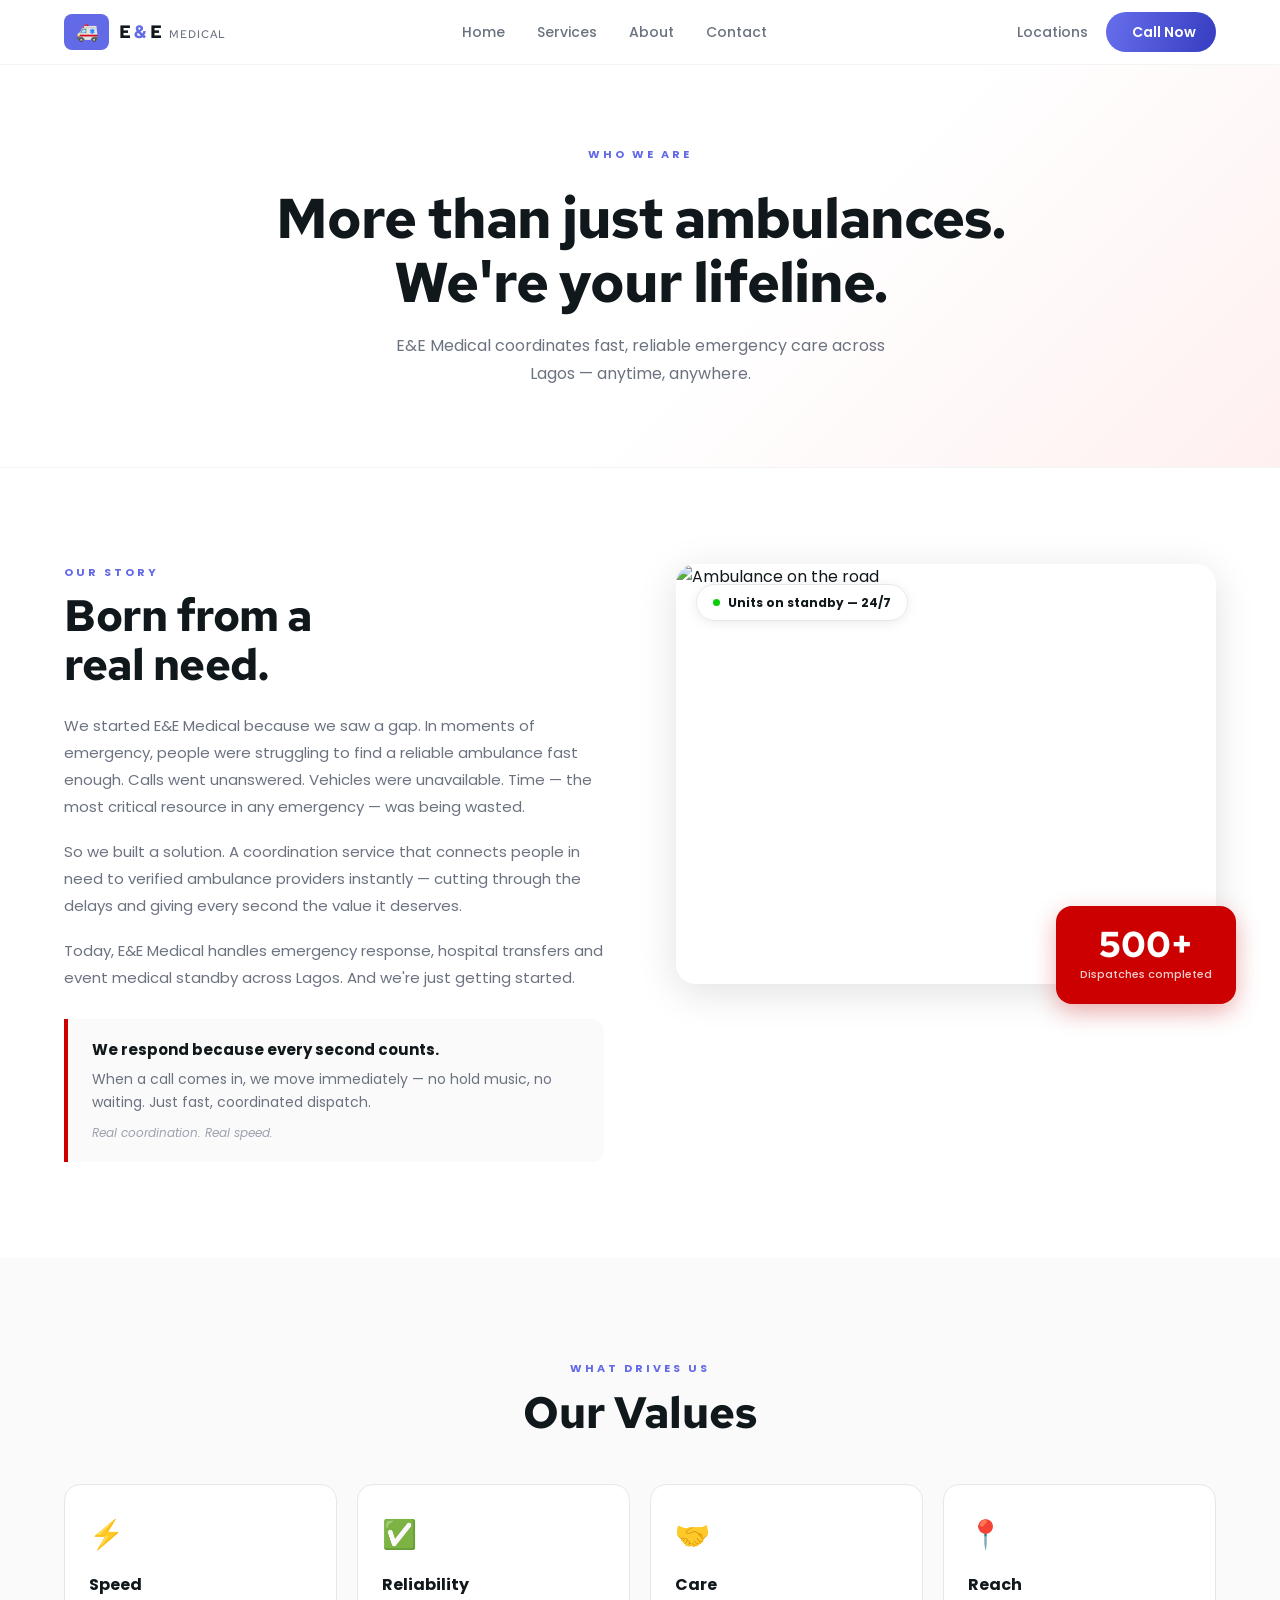
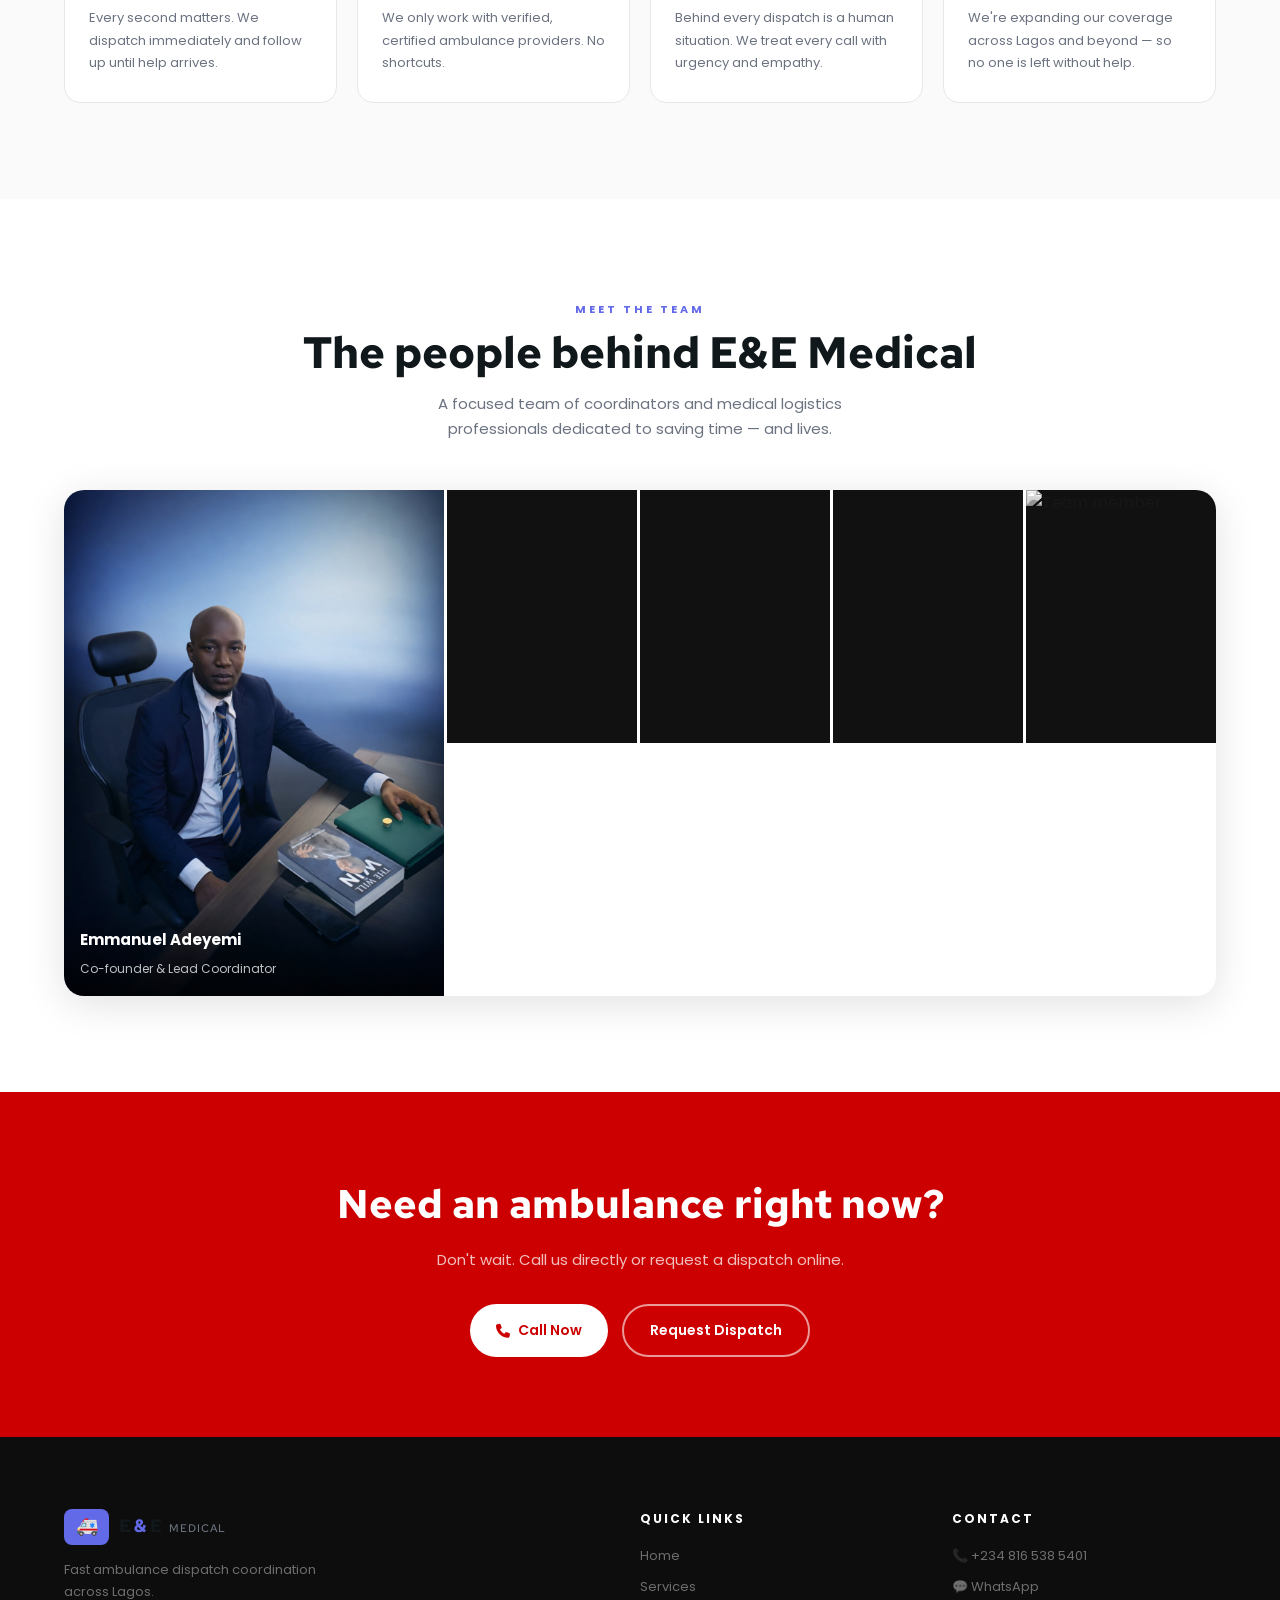
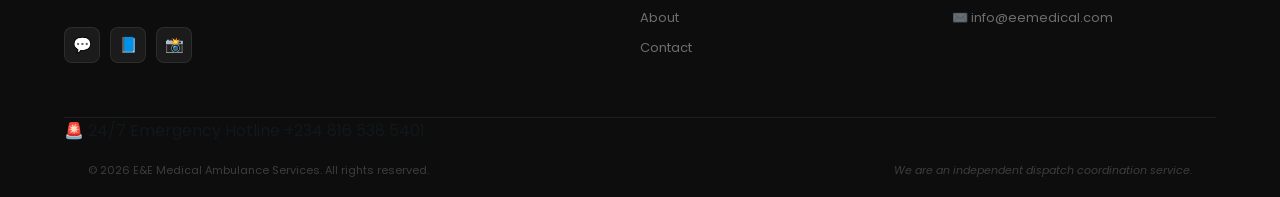
==== about.html @ 7cee9953 "added image to style" ====
<!DOCTYPE html>
<html lang="en">
<head>
  <meta charset="UTF-8" />
  <meta name="viewport" content="width=device-width, initial-scale=1.0" />
  <title>About — E&E Medical Ambulance Services</title>

  <link rel="preconnect" href="https://fonts.googleapis.com" />
  <link rel="preconnect" href="https://fonts.gstatic.com" crossorigin />
  <link href="https://fonts.googleapis.com/css2?family=Poppins:wght@300;400;500;600;700&family=Red+Hat+Text:wght@400;500;600;700&display=swap" rel="stylesheet" />
  <link rel="stylesheet" href="https://cdnjs.cloudflare.com/ajax/libs/font-awesome/6.5.0/css/all.min.css" />
  <link href="https://cdn.boxicons.com/3.0.6/fonts/basic/boxicons.min.css" rel="stylesheet" />

  <link rel="stylesheet" href="styles/styles.css" />
  <link rel="stylesheet" href="styles/about.css" />
</head>
<body>

  <!-- ── NAVBAR (same as index.html) ── -->
  <header class="navbar" id="navbar">
    <div class="nav-inner">
      <a href="index.html" class="logo">
        <span class="logo-icon">🚑</span>
        <span class="logo-text">E<span class="logo-amp">&amp;</span>E <span class="logo-sub">Medical</span></span>
      </a>
      <nav class="nav-left">
        <a class="nav-item" href="index.html">Home</a>
        <a class="nav-item" href="index.html#services">Services</a>
        <a class="nav-item active" href="about.html">About</a>
        <a class="nav-item" href="index.html#contact">Contact</a>
      </nav>
      <nav class="nav-right">
        <a class="nav-item" href="index.html#coverage">Locations</a>
        <a class="nav-item emergency-btn" href="tel:+2348165385401">
          <i class="bx bx-phone-incoming"></i> Call Now
        </a>
      </nav>
      <button class="hamburger" id="hamburger" aria-label="Toggle menu">
        <i class="fa-solid fa-bars" id="hamburger-icon"></i>
      </button>
    </div>
    <nav class="mobile-nav" id="mobile-nav">
      <a class="mobile-nav-item" href="index.html">Home</a>
      <a class="mobile-nav-item" href="index.html#services">Services</a>
      <a class="mobile-nav-item active" href="about.html">About</a>
      <a class="mobile-nav-item" href="index.html#contact">Contact</a>
      <a class="mobile-nav-item" href="index.html#coverage">Locations</a>
      <a class="mobile-nav-item emergency-btn mobile-cta" href="tel:+2348165385401">
        <i class="fa-solid fa-phone"></i> Call Now
      </a>
    </nav>
  </header>


  <!-- ── PAGE HERO ── -->
  <section class="about-hero">
    <div class="section-container">
      <span class="section-tag">Who We Are</span>
      <h1 class="about-hero-title">More than just ambulances.<br />We're your lifeline.</h1>
      <p class="about-hero-sub">E&amp;E Medical coordinates fast, reliable emergency care across Lagos — anytime, anywhere.</p>
    </div>
  </section>


  <!-- ── OUR STORY ── -->
  <section class="story-section" id="story">
    <div class="section-container story-grid">

      <div class="story-text">
        <span class="section-tag">Our Story</span>
        <h2 class="story-title">Born from a<br />real need.</h2>
        <p>We started E&amp;E Medical because we saw a gap. In moments of emergency, people were struggling to find a reliable ambulance fast enough. Calls went unanswered. Vehicles were unavailable. Time — the most critical resource in any emergency — was being wasted.</p>
        <p>So we built a solution. A coordination service that connects people in need to verified ambulance providers instantly — cutting through the delays and giving every second the value it deserves.</p>
        <p>Today, E&amp;E Medical handles emergency response, hospital transfers and event medical standby across Lagos. And we're just getting started.</p>

        <!-- Blockquote highlight -->
        <blockquote class="story-quote">
          <strong>We respond because every second counts.</strong>
          When a call comes in, we move immediately — no hold music, no waiting. Just fast, coordinated dispatch.
          <cite>Real coordination. Real speed.</cite>
        </blockquote>
      </div>

      <div class="story-visual">
        <div class="story-img-stack">
          <div class="story-img-main">
            <img src="https://images.unsplash.com/photo-1587745416684-47953f16f02f?w=600&q=80" alt="Ambulance on the road" />
          </div>
          <div class="story-img-badge">
            <span class="badge-dot"></span>
            Units on standby — 24/7
          </div>
          <div class="story-stat-card">
            <span class="story-stat-num">500+</span>
            <span class="story-stat-label">Dispatches completed</span>
          </div>
        </div>
      </div>

    </div>
  </section>


  <!-- ── VALUES ── -->
  <section class="values-section">
    <div class="section-container">
      <div class="section-header">
        <span class="section-tag">What Drives Us</span>
        <h2 class="section-title">Our Values</h2>
      </div>
      <div class="values-grid">
        <div class="value-card">
          <div class="value-icon">⚡</div>
          <h3>Speed</h3>
          <p>Every second matters. We dispatch immediately and follow up until help arrives.</p>
        </div>
        <div class="value-card">
          <div class="value-icon">✅</div>
          <h3>Reliability</h3>
          <p>We only work with verified, certified ambulance providers. No shortcuts.</p>
        </div>
        <div class="value-card">
          <div class="value-icon">🤝</div>
          <h3>Care</h3>
          <p>Behind every dispatch is a human situation. We treat every call with urgency and empathy.</p>
        </div>
        <div class="value-card">
          <div class="value-icon">📍</div>
          <h3>Reach</h3>
          <p>We're expanding our coverage across Lagos and beyond — so no one is left without help.</p>
        </div>
      </div>
    </div>
  </section>


  <!-- ── MEET THE TEAM ── -->
  <section class="team-section" id="team">
    <div class="section-container">
      <div class="section-header">
        <span class="section-tag">Meet the Team</span>
        <h2 class="section-title">The people behind E&amp;E Medical</h2>
        <p class="section-desc">A focused team of coordinators and medical logistics professionals dedicated to saving time — and lives.</p>
      </div>

      <!-- Team photo strip (like your reference image) -->
      <div class="team-strip">
        <div class="team-member team-member--featured">
          <img src="images/E7968433-688F-4F7B-9DDC-AB9939E82657.jpg" alt="Team member" />
          <div class="team-member-info">
            <h4>Emmanuel Adeyemi</h4>
            <span>Co-founder &amp; Lead Coordinator</span>
          </div>
        </div>
        <div class="team-member">
          <img src="https://i.pravatar.cc/400?img=15" alt="Team member" />
          <div class="team-member-info">
            <h4>Esther Nwosu</h4>
            <span>Operations Manager</span>
          </div>
        </div>
        <div class="team-member">
          <img src="https://i.pravatar.cc/400?img=20" alt="Team member" />
          <div class="team-member-info">
            <h4>Tunde Balogun</h4>
            <span>Dispatch Coordinator</span>
          </div>
        </div>
        <div class="team-member">
          <img src="https://i.pravatar.cc/400?img=33" alt="Team member" />
          <div class="team-member-info">
            <h4>Chioma Obi</h4>
            <span>Medical Liaison</span>
          </div>
        </div>
        <div class="team-member">
          <img src="https://i.pravatar.cc/400?img=60" alt="Team member" />
          <div class="team-member-info">
            <h4>Femi Adebayo</h4>
            <span>Fleet Coordinator</span>
          </div>
        </div>
      </div>

    </div>
  </section>


  <!-- ── CTA STRIP ── -->
  <section class="about-cta">
    <div class="section-container">
      <h2>Need an ambulance right now?</h2>
      <p>Don't wait. Call us directly or request a dispatch online.</p>
      <div class="about-cta-btns">
        <a href="tel:+2348165385401" class="btn-primary">
          <i class="fa-solid fa-phone"></i> Call Now
        </a>
        <a href="index.html#contact" class="btn-outline">Request Dispatch</a>
      </div>
    </div>
  </section>


  <!-- ── FOOTER (same as index) ── -->
  <footer class="footer">
    <div class="section-container">
      <div class="footer-top">
        <div class="footer-brand">
          <a href="index.html" class="logo footer-logo">
            <span class="logo-icon">🚑</span>
            <span class="logo-text">E<span class="logo-amp">&amp;</span>E <span class="logo-sub">Medical</span></span>
          </a>
          <p>Fast ambulance dispatch coordination across Lagos.</p>
          <div class="footer-socials">
            <a href="#" class="social-btn">💬</a>
            <a href="#" class="social-btn">📘</a>
            <a href="#" class="social-btn">📸</a>
          </div>
        </div>
        <div class="footer-col">
          <h4>Quick Links</h4>
          <a href="index.html">Home</a>
          <a href="index.html#services">Services</a>
          <a href="about.html">About</a>
          <a href="index.html#contact">Contact</a>
        </div>
        <div class="footer-col">
          <h4>Contact</h4>
          <a href="tel:+2348165385401">📞 +234 816 538 5401</a>
          <a href="https://wa.me/2348165385401" target="_blank">💬 WhatsApp</a>
          <a href="mailto:info@eemedical.com">✉️ info@eemedical.com</a>
        </div>
      </div>
      <div class="footer-emergency">
        <span>🚨 24/7 Emergency Hotline</span>
        <a href="tel:+2348165385401">+234 816 538 5401</a>
      </div>
      <div class="footer-bottom">
        <p>© 2026 E&amp;E Medical Ambulance Services. All rights reserved.</p>
        <p>We are an independent dispatch coordination service.</p>
      </div>
    </div>
  </footer>

  <a href="tel:+2348165385401" class="floating-call" id="floatingCall">
    <span class="floating-pulse"></span>
    <i class="fa-solid fa-phone"></i>
  </a>

  <script src="script.js"></script>
</body>
</html>
---- styles/styles.css ----
/* ============================================================
   E&E MEDICAL AMBULANCE SERVICES — styles.css
   Design: Red accent | Poppins + Red Hat Text | Mobile-first
============================================================ */

/* ── CSS VARIABLES ─────────────────────────────────────────── */
:root {
  --red: #636ae8;
  --red-dark: #636ae8;
  --purple-light: #636ae834;
  --red-mid: #c3c5ef ;
  --purple: #636ae8;
  --purple-dark: #4f46e5;
  --dark: #11181c;
  --charcoal: #1a1a2e;
  --gray: #6b7280; 
  --gray-light: #9ca3af;
  --border: #e5e7eb;
  --bg: #f8f5f5af;
  --white: #ffffff;
  --green: #0da435;
  --whatsapp: #25d366;

  --font-main: "Red Hat Text", sans-serif;
  --font-body: "Poppins", sans-serif;

  --nav-h: 64px;
  --max-w: 1200px;
  --radius: 12px;
  --radius-lg: 20px;
  --radius-full: 9999px;

  --shadow-sm: 0 2px 8px rgba(0, 0, 0, 0.06);
  --shadow-md: 0 4px 20px rgba(0, 0, 0, 0.1);
  --shadow-lg: 0 8px 40px rgba(0, 0, 0, 0.14);
  --shadow-red: 0 4px 20px rgba(99, 106, 232, 0.4);

  --ease: 0.25s ease;
}

/* ── RESET ──────────────────────────────────────────────────── */
*,
*::before,
*::after {
  margin: 0;
  padding: 0;
  box-sizing: border-box;
  text-decoration: none;
  border: none;
  outline: none;
}
html {
  scroll-behavior: smooth;
  font-size: 16px;
  -webkit-text-size-adjust: 100%;
}
body {
  font-family: var(--font-body);
  color: var(--dark);
  background: var(--white);
  line-height: 1.6;
  overflow-x: hidden;
}
img {
  display: block;
  max-width: 100%;
  height: auto;
}
a {
  color: inherit;
}
ul {
  list-style: none;
}
button {
  font-family: inherit;
  cursor: pointer;
}
input,
select,
textarea {
  font-family: inherit;
}

/* ── UTILITY ────────────────────────────────────────────────── */
.section-container {
  width: 100%;
  max-width: var(--max-w);
  margin-inline: auto;
  padding-inline: 24px;
}
.hidden {
  display: none !important;
}

/* ── SECTION COMMON ─────────────────────────────────────────── */
.section-header {
  text-align: center;
  margin-bottom: 48px;
}
.section-tag {
  display: inline-block;
  font-size: 11px;
  font-weight: 700;
  letter-spacing: 3px;
  text-transform: uppercase;
  color: var(--red);
  margin-bottom: 10px;
}
.section-tag--light {
  color: rgba(228, 250, 133, 0.84);
}
.section-title {
  font-family: var(--font-main);
  font-size: clamp(28px, 5vw, 44px);
  font-weight: 700;
  color: var(--dark);
  line-height: 1.1;
  margin-bottom: 14px;
}
.section-title--light {
  color: var(--white);
}
.section-desc {
  font-size: 15px;
  color: var(--gray);
  max-width: 500px;
  margin-inline: auto;
  line-height: 1.7;
}
.section-desc--light {
  color: rgba(255, 255, 255, 0.65);
}

/* ── BUTTONS ────────────────────────────────────────────────── */
.btn-primary {
  display: inline-flex;
  align-items: center;
  gap: 8px;
  background: linear-gradient(105deg, #636ae8 10%, #3a41c4 90%);
  color: var(--white);
  font-weight: 600;
  font-size: 14px;
  padding: 13px 26px;
  border-radius: var(--radius-full);
  transition:
    background var(--ease),
    transform var(--ease),
    box-shadow var(--ease);
  white-space: nowrap;
}
.btn-primary:hover {
  background: var(--red-dark);
  box-shadow: var(--shadow-red);
  transform: translateY(-2px);
}

.btn-outline {
  display: inline-flex;
  align-items: center;
  gap: 8px;
  background: transparent;
  color: var(--red);
  font-weight: 600;
  font-size: 14px;
  padding: 13px 26px;
  border-radius: var(--radius-full);
  border: 2px solid var(--red);
  transition:
    background var(--ease),
    color var(--ease),
    transform var(--ease);
}
.btn-outline:hover {
  background: var(--red);
  color: var(--white);
  transform: translateY(-2px);
}

/* ── SPINNER ────────────────────────────────────────────────── */
.spinner {
  width: 18px;
  height: 18px;
  border: 3px solid rgba(255, 255, 255, 0.3);
  border-top-color: white;
  border-radius: 50%;
  animation: spin 0.7s linear infinite;
}
@keyframes spin {
  to {
    transform: rotate(360deg);
  }
}

/* ── SCROLL REVEAL ──────────────────────────────────────────── */
.reveal {
  opacity: 0;
  transform: translateY(28px);
  transition:
    opacity 0.6s ease,
    transform 0.6s ease;
}
.reveal.visible {
  opacity: 1;
  transform: translateY(0);
}
.reveal-d1 {
  transition-delay: 0.1s;
}
.reveal-d2 {
  transition-delay: 0.2s;
}

/* ============================================================
   NAVBAR
============================================================ */
.navbar {
  position: fixed;
  top: 0;
  left: 0;
  right: 0;
  z-index: 1000;
  background: #fffffff9;
  border-bottom: 1px solid transparent;
  transition:
    border-color var(--ease),
    box-shadow var(--ease);
   border-bottom: 1px solid #F3F4F6;
   
}
.navbar.scrolled {
  border-color: var(--border);
  box-shadow: var(--shadow-md);
}

.nav-inner {
  max-width: var(--max-w);
  margin-inline: auto;
  padding-inline: 24px;
  height: var(--nav-h);
  display: flex;
  align-items: center;
  justify-content: space-between;
  gap: 20px;
}

/* Logo */
.logo {
  display: flex;
  align-items: center;
  gap: 10px;
  font-family: var(--font-main);
  font-weight: 700;
  font-size: 18px;
  color: var(--dark);
  flex-shrink: 0;
}
.logo-icon {
  width: 45px;
  height: 36px;
  background: var(--red);
  border-radius: 8px;
  display: flex;
  align-items: center;
  justify-content: center;
  font-size: 18px;
  color: #151515;
}
.logo-text {
  display: flex;
  align-items: baseline;
  gap: 3px;
}
.logo-amp {
  color: var(--red);
}
.logo-sub {
  font-size: 11px;
  font-weight: 500;
  color: var(--gray);
  letter-spacing: 1px;
  text-transform: uppercase;
  margin-left: 4px;
}

/* Desktop nav */
.nav-left,
.nav-right {
  display: flex;
  align-items: center;
  gap: 4px;
}
.nav-item {
  font-size: 14px;
  font-weight: 500;
  color: var(--gray);
  padding: 8px 14px;
  border-radius: var(--radius-full);
  transition:
    color var(--ease),
    background var(--ease);
  white-space: nowrap;
}
.nav-item:hover {
  color: var(--red);
  background: var(--red-light);
}
.nav-item.active {
  color: var(--red);
  font-weight: 600;
}

.emergency-btn {
  background:linear-gradient(105deg, #636ae8 10%, #3a41c4 90%) !important;
  color: var(--white) !important;
  font-weight: 600 !important;
  padding: 9px 20px !important;
  border-radius: var(--radius-full) !important;
  display: flex;
  align-items: center;
  gap: 6px;
  transition:
    background var(--ease),
    transform var(--ease),
    box-shadow var(--ease) !important;
}
.emergency-btn:hover {
  background: var(--red-dark) !important;
  box-shadow: var(--shadow-red) !important;
  transform: translateY(-1px) !important;
}

/* Hamburger */
.hamburger {
  display: none;
  background: none;
  border: none;
  font-size: 20px;
  color: var(--dark);
  padding: 8px;
  border-radius: 8px;
  transition: background var(--ease);
}
.hamburger:hover {
  background: var(--bg);
}

/* Mobile nav */
.mobile-nav {
  display: none;
  flex-direction: column;
  background: var(--white);
  border-top: 1px solid var(--border);
  box-shadow: 0 8px 24px rgba(0, 0, 0, 0.08);
  padding: 12px 0 20px;
  gap: 2px;
  animation: slideDown 0.2s ease;
}
@keyframes slideDown {
  from {
    opacity: 0;
    transform: translateY(-8px);
  }
  to {
    opacity: 1;
    transform: translateY(0);
  }
}
.mobile-nav.open {
  display: flex;
}

.mobile-nav-item {
  font-size: 14px;
  font-weight: 500;
  color: var(--gray);
  padding: 12px 24px;
  border-bottom: 1px solid #f9fafb;
  transition:
    color var(--ease),
    background var(--ease);
  display: block;
}
.mobile-nav-item:hover {
  color: var(--red);
  background: var(--red-light);
}
.mobile-nav-item:last-child {
  border-bottom: none;
}
.mobile-cta {
  margin: 12px 24px 0 !important;
  border-radius: var(--radius-full) !important;
  text-align: center;
  justify-content: center;
}

/* ============================================================
   HERO SECTION
============================================================ */
.hero {
  padding-top: calc(var(--nav-h) + 40px);
  padding-bottom: 48px;
  display: flex;
  align-items: center;
  justify-content: space-between;
  gap: 40px;
  max-width: var(--max-w);
  margin-inline: auto;
  padding-inline: 24px;
}

/* Hero badge */
.hero-badge {
  display: inline-flex;
  align-items: center;
  gap: 8px;
  background: var(--purple-light);
  border: 1px solid var(--purple);
  color: var(--purple);
  font-size: 11px;
  font-weight: 700;
  padding: 6px 14px;
  border-radius: var(--radius-full);
  margin-bottom: 20px;
  letter-spacing: 0.5px;
  text-transform: uppercase;
}
.badge-dot {
  width: 7px;
  height: 7px;
  background: rgb(9, 205, 9);
  border-radius: 50%;
  animation: blink 1.4s infinite;
}
@keyframes blink {
  0%,
  100% {
    opacity: 1;
  }
  50% {
    opacity: 0.3;
  }
}

.hero-left {
  flex: 1;
  max-width: 580px;
}
.hero-title {
  line-height: 1.25;
  margin-bottom: 24px;
  font-size: 40px;
  line-height: 1.2;
  font-weight: 500;
  color: #11181C;
  letter-spacing: -1px;
  font-family: "Red Hat Text", sans-serif;
}
.multiple-text {
  color: var(--purple);
  font-weight: 700;
}

.hero-actions {
  display: flex;
  gap: 14px;
  flex-wrap: wrap;
}

/* Testimonial card */
.hero-right {
  flex-shrink: 0;
}
.testimonial-card {
  width: 280px;
  padding: 22px;
  background: var(--white);
  border: 1px solid var(--border);
  border-radius: var(--radius-lg);
  box-shadow: var(--shadow-md);
}
.testimonial-header {
  display: flex;
  align-items: center;
  gap: 10px;
  margin-bottom: 14px;
}
.testimonial-avatar {
  width: 40px;
  height: 40px;
  border-radius: 50%;
  object-fit: cover;
}
.testimonial-label {
  font-size: 12px;
  font-weight: 500;
  color: var(--green);
  background: rgba(13, 164, 53, 0.1);
  padding: 4px 10px;
  border-radius: 20px;
  text-align: center;
}
.testimonial-text {
  font-size: 13px;
  color: var(--gray);
  line-height: 1.6;
  margin-bottom: 14px;
}
.testimonial-rating {
  display: flex;
  align-items: center;
  gap: 6px;
}
.stars {
  color: #f59e0b;
  font-size: 16px;
}
.rating-score {
  font-size: 14px;
  font-weight: 600;
  color: var(--dark);
}

/* Mobile tagline */
.mobile-tagline {
  display: none;
  padding: 24px 24px 8px;
  background: var(--white);
}
.mobile-tagline h2 {
  font-size: 22px;
  font-weight: 700;
  color: var(--dark);
  line-height: 1.2;
  border-left: 4px solid var(--red);
  padding-left: 14px;
  font-family: var(--font-main);
}
.mobile-tagline p {
  font-size: 13px;
  color: var(--gray);
  margin-top: 8px;
  padding-left: 18px;
  line-height: 1.6;
}

/* ============================================================
   SEARCH BAR
============================================================ */
.search-bar {
  display: flex;
  align-items: center;
  background: var(--white);
  border: 1px solid var(--border);
  border-radius: var(--radius-full);
  padding: 8px 8px 8px 20px;
  max-width: calc(var(--max-w) - 48px);
  margin: -28px auto 0;
  box-shadow: var(--shadow-lg);
  position: relative;
  z-index: 10;
}
.search-field {
  display: flex;
  align-items: center;
  gap: 10px;
  padding: 8px 12px;
  flex: 1;
  cursor: pointer;
  transition: background var(--ease);
  border-radius: 8px;
}
.search-field:hover {
  background: var(--bg);
}
.search-field-icon {
  width: 34px;
  height: 34px;
  border-radius: 50%;
  background: #f3f4f6;
  display: flex;
  align-items: center;
  justify-content: center;
  font-size: 15px;
  flex-shrink: 0;
  color: var(--red);
}
.search-field-text {
  display: flex;
  flex-direction: column;
  gap: 2px;
}
.search-field-label {
  font-size: 11px;
  color: var(--gray-light);
  font-weight: 500;
}
.search-field-value {
  font-size: 13px;
  color: var(--dark);
  font-weight: 500;
}
.search-divider {
  width: 1px;
  height: 38px;
  background: var(--border);
  flex-shrink: 0;
}
.search-btn {
  background: linear-gradient(105deg, #636ae8 10%, #3a41c4 90%);
  color: var(--white);
  border-radius: var(--radius-full);
  padding: 13px 24px;
  font-size: 14px;
  font-weight: 600;
  white-space: nowrap;
  flex-shrink: 0;
  margin-left: 8px;
  transition:
    background var(--ease),
    transform var(--ease);
  font-family: var(--font-body);
}
.search-btn:hover {
  background: var(--red-dark);
  transform: scale(1.02);
}

/* Mobile FAB */
.mobile-search-fab {
  display: none;
  position: fixed;
  bottom: 14px;
  right: 14px;
  width: 44px;
  height: 44px;
  background: var(--purple);
  border-radius: 50%;
  align-items: center;
  justify-content: center;
  z-index: 1000;
  box-shadow: 0 4px 14px rgba(99, 106, 232, 0.4);
  transition:
    background var(--ease),
    transform var(--ease);
}
.mobile-search-fab:hover {
  background: var(--purple-dark);
  transform: scale(1.08);
}
.mobile-search-fab i {
  color: var(--white);
  font-size: 16px;
}

/* ============================================================
   IMAGE SLIDER
============================================================ */
.slider-section {
  position: relative;
  overflow: hidden;
  height: 480px;
  margin-top: 60px;
  background: var(--charcoal);
}

.slider-track {
  display: flex;
  height: 100%;
  transition: transform 0.65s cubic-bezier(0.77, 0, 0.175, 1);
}

.slide {
  min-width: 100%;
  height: 100%;
  position: relative;
  overflow: hidden;
}
.slide img {
  width: 100%;
  height: 100%;
  object-fit: contain;
  object-position: center;
  display: block;
  transition: transform 8s ease;
}
.slide.active img {
  transform: scale(1.04);
}

.slide-overlay {
  position: absolute;
  inset: 0;
  background: linear-gradient(
    to right,
    rgba(0, 0, 0, 0.65) 0%,
    rgba(0, 0, 0, 0.25) 55%,
    rgba(0, 0, 0, 0.5) 100%
  );
}

.slide-content {
  position: absolute;
  inset: 0;
  z-index: 2;
  display: flex;
  flex-direction: column;
  justify-content: center;
  padding: 0 80px;
  opacity: 0;
  transform: translateY(16px);
  transition:
    opacity 0.5s ease 0.3s,
    transform 0.5s ease 0.3s;
}
.slide.active .slide-content {
  opacity: 1;
  transform: translateY(0);
}

.slide-tagline {
  font-family: var(--font-main);
  font-size: clamp(32px, 4.5vw, 56px);
  font-weight: 700;
  color: var(--white);
  line-height: 1.15;
  letter-spacing: -1px;
  margin-bottom: 12px;
}
.slide-sub {
  font-size: 16px;
  color: rgba(255, 255, 255, 0.75);
  font-family: var(--font-body);
}

/* Slider buttons */
.slider-btn {
  position: absolute;
  top: 50%;
  transform: translateY(-50%);
  z-index: 10;
  width: 44px;
  height: 44px;
  background: rgba(255, 255, 255, 0.15);
  backdrop-filter: blur(8px);
  border: 1px solid rgba(255, 255, 255, 0.2);
  border-radius: 50%;
  color: var(--white);
  font-size: 14px;
  display: flex;
  align-items: center;
  justify-content: center;
  transition:
    background var(--ease),
    transform var(--ease);
  cursor: pointer;
}
.slider-btn:hover {
  background: var(--red);
  transform: translateY(-50%) scale(1.08);
}
.slider-prev {
  left: 24px;
}
.slider-next {
  right: 24px;
}

/* Dots */
.slider-dots {
  position: absolute;
  bottom: 100px;
  left: 50%;
  transform: translateX(-50%);
  z-index: 10;
  display: flex;
  gap: 8px;
}
.dot {
  width: 8px;
  height: 8px;
  border-radius: 50%;
  background: rgba(255, 255, 255, 0.4);
  border: none;
  cursor: pointer;
  transition:
    background var(--ease),
    transform var(--ease),
    width var(--ease);
}
.dot.active {
  background: var(--white);
  width: 24px;
  border-radius: 4px;
}

/* Stats bar on slider */
.slider-stats {
  position: absolute;
  bottom: 0;
  left: 0;
  right: 0;
  z-index: 10;
  display: flex;
  align-items: center;
  justify-content: center;
  gap: 0;
  background: rgba(0, 0, 0, 0.55);
  backdrop-filter: blur(10px);
  padding: 16px 24px;
  border-top: 1px solid rgba(255, 255, 255, 0.08);
}
.slider-stat {
  text-align: center;
  padding: 0 40px;
}
.slider-stat-value {
  font-family: var(--font-main);
  font-size: 32px;
  font-weight: 700;
  color: var(--white);
  letter-spacing: -1px;
  line-height: 1;
}
.slider-stat-label {
  font-size: 12px;
  color: rgba(255, 255, 255, 0.6);
  margin-top: 4px;
}
.slider-stat-divider {
  width: 1px;
  height: 40px;
  background: rgba(255, 255, 255, 0.12);
  flex-shrink: 0;
}

/* ============================================================
   SERVICES SECTION
============================================================ */
.services-section {
  padding: 96px 0;
  background: var(--bg);
}

.services-grid {
  display: grid;
  grid-template-columns: repeat(3, 1fr);
  gap: 24px;
}
.service-card {
  background: var(--white);
  border-radius: var(--radius-lg);
  padding: 32px 28px;
  border: 1.5px solid var(--border);
  box-shadow: var(--shadow-sm);
  display: flex;
  flex-direction: column;
  gap: 12px;
  transition:
    transform var(--ease),
    box-shadow var(--ease),
    border-color var(--ease);
}
.service-card:hover {
  transform: translateY(-6px);
  box-shadow: var(--shadow-lg);
  border-color: var(--red-mid);
}
.service-card--red {
  background: linear-gradient(105deg, #636ae8 10%, #3a41c4 90%);
  border-color: var(--red);
  box-shadow: var(--shadow-red);
}
.service-card--red:hover {
  box-shadow: 0 8px 32px rgba(99, 106, 232, 0.6);
}

.service-icon {
  font-size: 32px;
  width: 60px;
  height: 60px;
  background: var(--purple-light);
  border-radius: var(--radius);
  display: flex;
  align-items: center;
  justify-content: center;
  color: #000;
}
.service-card--red .service-icon {
  background: rgba(255, 255, 255, 0.2);
}

.service-card h3 {
  font-size: 17px;
  font-weight: 700;
  color: var(--dark);
}
.service-card--red h3 {
  color: var(--white);
}
.service-card p {
  font-size: 14px;
  color: var(--gray);
  line-height: 1.7;
  flex: 1;
}
.service-card--red p {
  color: rgba(255, 255, 255, 0.82);
}

.service-link {
  font-size: 13px;
  font-weight: 700;
  color: var(--red);
  margin-top: auto;
  display: inline-flex;
  gap: 4px;
  transition: gap var(--ease);
}
.service-link:hover {
  gap: 10px;
}
.service-card--red .service-link {
  color: var(--white);
}

/* ============================================================
   ABOUT SECTION
============================================================ */
.about-section {
  padding: 96px 0;
  background: var(--white);
}

.about-grid {
  display: grid;
  grid-template-columns: 1fr 1fr;
  gap: 60px;
  align-items: center;
}
.about-text .section-tag {
  display: block;
  margin-bottom: 10px;
}
.about-text .section-title {
  text-align: left;
  margin-bottom: 20px;
}
.about-text p {
  font-size: 14px;
  color: var(--gray);
  line-height: 1.8;
  margin-bottom: 16px;
}

.about-badges {
  display: flex;
  flex-direction: column;
  gap: 10px;
  margin-top: 8px;
}
.about-badge {
  display: inline-flex;
  align-items: center;
  gap: 10px;
  font-size: 13px;
  font-weight: 600;
  color: var(--dark);
}
.about-badge i {
  color: var(--white);
  background: var(--green);
  width: 20px;
  height: 20px;
  border-radius: 50%;
  display: flex;
  align-items: center;
  justify-content: center;
  font-size: 10px;
  flex-shrink: 0;
}

.about-stats {
  display: grid;
  grid-template-columns: 1fr 1fr;
  gap: 16px;
}
.about-stat-card {
  background: var(--bg);
  border: 1.5px solid var(--border);
  border-radius: var(--radius-lg);
  padding: 28px 20px;
  text-align: center;
  transition:
    transform var(--ease),
    box-shadow var(--ease);
}
.about-stat-card:hover {
  transform: translateY(-4px);
  box-shadow: var(--shadow-md);
}
.about-stat-val {
  display: block;
  font-family: var(--font-main);
  font-size: 36px;
  font-weight: 700;
  color: var(--red);
  line-height: 1;
}
.about-stat-label {
  display: block;
  font-size: 12px;
  color: var(--gray);
  margin-top: 6px;
  font-weight: 500;
}

/* ============================================================
   CONTACT / DISPATCH FORM
============================================================ */
.contact-section {
  padding: 96px 0;
  background: var(--charcoal);
  position: relative;
  overflow: hidden;
}
.contact-section::before {
  content: "";
  position: absolute;
  top: -100px;
  right: -100px;
  width: 400px;
  height: 400px;
  border-radius: 50%;
  background: radial-gradient(circle, rgba(204, 0, 0, 0.1) 0%, transparent 70%);
  pointer-events: none;
}

/* Emergency banner */
.emergency-banner {
  display: flex;
  align-items: center;
  gap: 16px;
  background: rgba(204, 0, 0, 0.15);
  border: 1.5px solid rgba(204, 0, 0, 0.35);
  border-radius: var(--radius);
  padding: 16px 20px;
  margin-bottom: 28px;
  max-width: 680px;
  margin-inline: auto;
  margin-bottom: 28px;
}
.emergency-banner > span {
  font-size: 22px;
  flex-shrink: 0;
}
.emergency-banner > div {
  flex: 1;
  display: flex;
  flex-direction: column;
  gap: 2px;
}
.emergency-banner strong {
  font-size: 14px;
  color: var(--white);
  font-weight: 700;
}
.emergency-banner span {
  font-size: 12px;
  color: rgba(255, 255, 255, 0.55);
}
.emergency-banner-btn {
  background: var(--red);
  color: var(--white);
  font-size: 13px;
  font-weight: 700;
  padding: 10px 20px;
  border-radius: 8px;
  white-space: nowrap;
  flex-shrink: 0;
  transition: background var(--ease);
}
.emergency-banner-btn:hover {
  background: var(--red-dark);
}

/* Form card */
.dispatch-form {
  background: rgba(255, 255, 255, 0.04);
  border: 1px solid rgba(255, 255, 255, 0.08);
  border-radius: var(--radius-lg);
  padding: 40px;
  max-width: 680px;
  margin-inline: auto;
}
.form-row {
  display: grid;
  grid-template-columns: 1fr 1fr;
  gap: 16px;
}
.form-group {
  display: flex;
  flex-direction: column;
  gap: 6px;
  margin-bottom: 16px;
}
.form-group:last-child {
  margin-bottom: 0;
}

.form-group label {
  font-size: 11px;
  font-weight: 700;
  color: rgba(255, 255, 255, 0.55);
  text-transform: uppercase;
  letter-spacing: 1px;
}
.req {
  color: var(--red);
}

.form-group input,
.form-group select,
.form-group textarea {
  background: rgba(255, 255, 255, 0.06);
  border: 1.5px solid rgba(255, 255, 255, 0.1);
  border-radius: 10px;
  padding: 13px 16px;
  font-size: 14px;
  color: var(--white);
  width: 100%;
  outline: none;
  webkit-appearance: none;
  transition:
    border-color var(--ease),
    background var(--ease),
    box-shadow var(--ease);
}
.form-group input::placeholder,
.form-group textarea::placeholder {
  color: rgba(255, 255, 255, 0.25);
}
.form-group input:focus,
.form-group select:focus,
.form-group textarea:focus {
  border-color: var(--red);
  background: rgba(255, 255, 255, 0.09);
  box-shadow: 0 0 0 3px rgba(204, 0, 0, 0.15);
}
.form-group input.error,
.form-group select.error {
  border-color: #ff6b6b;
}
.form-group select {
  cursor: pointer;
  background-image: url("data:image/svg+xml,%3Csvg xmlns='http://www.w3.org/2000/svg' width='12' height='8' viewBox='0 0 12 8'%3E%3Cpath fill='rgba(255,255,255,0.4)' d='M1 1l5 5 5-5'/%3E%3C/svg%3E");
  background-repeat: no-repeat;
  background-position: right 14px center;
  padding-right: 38px;
}
.form-group select option {
  background: var(--charcoal);
  color: var(--white);
}
.form-group textarea {
  resize: vertical;
  min-height: 110px;
}

.form-error {
  font-size: 11px;
  color: #ff6b6b;
  font-weight: 600;
  min-height: 16px;
  display: block;
}

.form-actions {
  display: flex;
  flex-direction: column;
  gap: 12px;
  margin-top: 24px;
}

.btn-submit {
  display: flex;
  align-items: center;
  justify-content: center;
  gap: 8px;
  background: var(--red);
  color: var(--white);
  font-size: 14px;
  font-weight: 700;
  padding: 15px;
  border-radius: 12px;
  width: 100%;
  transition:
    background var(--ease),
    transform var(--ease);
  font-family: var(--font-body);
}
.btn-submit:hover {
  background: var(--red-dark);
  transform: translateY(-1px);
}

.btn-whatsapp {
  display: flex;
  align-items: center;
  justify-content: center;
  gap: 8px;
  background: transparent;
  color: var(--whatsapp);
  border: 2px solid var(--whatsapp);
  font-size: 14px;
  font-weight: 700;
  padding: 13px;
  border-radius: 12px;
  width: 100%;
  transition:
    background var(--ease),
    color var(--ease);
}
.btn-whatsapp:hover {
  background: var(--whatsapp);
  color: var(--white);
}

.form-feedback {
  margin-top: 16px;
  padding: 14px 18px;
  border-radius: 10px;
  font-size: 14px;
  font-weight: 600;
  text-align: center;
}
.form-feedback.success {
  background: rgba(15, 126, 62, 0.15);
  border: 1.5px solid rgba(15, 126, 62, 0.4);
  color: #4ade80;
}
.form-feedback.error {
  background: rgba(204, 0, 0, 0.15);
  border: 1.5px solid rgba(204, 0, 0, 0.4);
  color: #ff6b6b;
}

/* ============================================================
   COVERAGE SECTION
============================================================ */
.coverage-section {
  padding: 96px 0;
  background: var(--bg);
}
.map-container {
  border-radius: 16px;
  overflow: hidden;
  box-shadow: 0 4px 20px rgba(0, 0, 0, 0.10);
  border: 1.5px solid #E5E7EB;
  margin-bottom: 28px;
}

.map-container iframe {
  display: block;
  width: 100%;
  height: 380px;
}

.map-placeholder {
  height: 280px;
  border-radius: var(--radius-lg);
  overflow: hidden;
  margin-bottom: 28px;
  background: linear-gradient(135deg, #e8f5e9, #c8e6c9);
  border: 1.5px solid #a5d6a7;
  position: relative;
  display: flex;
  align-items: center;
  justify-content: center;
  box-shadow: var(--shadow-sm);
}
.map-grid {
  position: absolute;
  inset: 0;
  background-image:
    linear-gradient(rgba(0, 100, 0, 0.04) 1px, transparent 1px),
    linear-gradient(90deg, rgba(0, 100, 0, 0.04) 1px, transparent 1px);
  background-size: 28px 28px;
}
.map-pin {
  font-size: 52px;
  position: relative;
  z-index: 1;
  filter: drop-shadow(0 4px 10px rgba(0, 0, 0, 0.2));
  animation: mapBounce 2s ease-in-out infinite;
}
@keyframes mapBounce {
  0%,
  100% {
    transform: translateY(0);
  }
  50% {
    transform: translateY(-10px);
  }
}
.map-badge {
  position: absolute;
  bottom: 14px;
  right: 14px;
  background: var(--white);
  font-size: 12px;
  font-weight: 700;
  color: #0f7e3e;
  padding: 6px 14px;
  border-radius: var(--radius-full);
  border: 1.5px solid #a5d6a7;
  box-shadow: var(--shadow-sm);
}

.coverage-tags {
  display: flex;
  flex-wrap: wrap;
  gap: 10px;
}
.coverage-tag {
  display: inline-flex;
  align-items: center;
  gap: 8px;
  background: var(--white);
  border: 1.5px solid var(--border);
  border-radius: var(--radius-full);
  padding: 8px 16px;
  font-size: 13px;
  font-weight: 600;
  color: var(--dark);
  transition:
    border-color var(--ease),
    background var(--ease),
    transform var(--ease);
}
.coverage-tag:hover {
  border-color: var(--red);
  background: var(--red-light);
  transform: translateY(-2px);
}
.cdot {
  width: 7px;
  height: 7px;
  background: #0f7e3e;
  border-radius: 50%;
  flex-shrink: 0;
}
.coverage-tag--more {
  background: var(--red-light);
  border-color: var(--red-mid);
  color: var(--red);
  font-weight: 700;
}
.coverage-tag--more:hover {
  background: var(--red);
  color: var(--white);
}

/* ============================================================
   TESTIMONIALS
============================================================ */
.testi-section {
  padding: 96px 0;
  background: var(--white);
}

.testi-grid {
  display: grid;
  grid-template-columns: repeat(3, 1fr);
  gap: 24px;
}
.testi-card {
  background: var(--bg);
  border-radius: var(--radius-lg);
  padding: 28px;
  border: 1.5px solid var(--border);
  display: flex;
  flex-direction: column;
  gap: 14px;
  transition:
    transform var(--ease),
    box-shadow var(--ease);
}
.testi-card:hover {
  transform: translateY(-5px);
  box-shadow: var(--shadow-lg);
}
.testi-stars {
  color: #f59e0b;
  font-size: 15px;
  letter-spacing: 2px;
}
.testi-card p {
  font-size: 13px;
  color: var(--gray);
  line-height: 1.75;
  font-style: italic;
  flex: 1;
}
.testi-author {
  display: flex;
  align-items: center;
  gap: 12px;
  padding-top: 14px;
  border-top: 1px solid var(--border);
}
.testi-avatar {
  width: 38px;
  height: 38px;
  border-radius: 50%;
  display: flex;
  align-items: center;
  justify-content: center;
  font-size: 13px;
  font-weight: 800;
  color: var(--white);
  flex-shrink: 0;
}
.testi-name {
  font-size: 13px;
  font-weight: 700;
  color: var(--dark);
}
.testi-role {
  font-size: 11px;
  color: var(--gray-light);
}

/* ============================================================
   FOOTER
============================================================ */
.footer {
  background: #0d0d0d;
  padding: 72px 0 0;
}

.footer-top {
  display: grid;
  grid-template-columns: 2fr 1fr 1fr;
  gap: 48px;
  padding-bottom: 48px;
  border-bottom: 1px solid rgba(255, 255, 255, 0.07);
}
.footer-logo {
  margin-bottom: 14px;
}
.footer-brand p {
  font-size: 13px;
  color: rgba(255, 255, 255, 0.4);
  line-height: 1.7;
  margin-bottom: 24px;
  max-width: 280px;
}

.footer-socials {
  display: flex;
  gap: 10px;
}
.social-btn {
  width: 36px;
  height: 36px;
  background: rgba(255, 255, 255, 0.06);
  border-radius: 8px;
  display: flex;
  align-items: center;
  justify-content: center;
  font-size: 15px;
  border: 1px solid rgba(255, 255, 255, 0.08);
  transition:
    background var(--ease),
    transform var(--ease);
}
.social-btn:hover {
  background: var(--red);
  transform: translateY(-3px);
}

.footer-col h4 {
  font-size: 12px;
  font-weight: 700;
  color: var(--white);
  text-transform: uppercase;
  letter-spacing: 2px;
  margin-bottom: 18px;
}
.footer-col a,
.footer-col span {
  display: block;
  font-size: 13px;
  color: rgba(255, 255, 255, 0.4);
  margin-bottom: 10px;
  transition:
    color var(--ease),
    padding-left var(--ease);
}
.footer-col a:hover {
  color: var(--white);
  padding-left: 4px;
}

.footer-bottom {
  padding: 18px 24px;
  display: flex;
  justify-content: space-between;
  align-items: center;
  gap: 12px;
  flex-wrap: wrap;
}
.footer-bottom p {
  font-size: 11px;
  color: rgba(255, 255, 255, 0.2);
}
.footer-bottom p:last-child {
  font-style: italic;
}

/* ============================================================
   FLOATING CALL BUTTON & BACK TO TOP
============================================================ */
.floating-call {
  position: fixed;
  bottom: 28px;
  right: 24px;
  z-index: 999;
  width: 52px;
  height: 52px;
  background: var(--red);
  border-radius: 50%;
  display: flex;
  align-items: center;
  justify-content: center;
  color: var(--white);
  font-size: 18px;
  box-shadow: 
    var(--shadow-red),
    0 4px 20px rgba(0, 0, 0, 0.2);
  opacity: 0;
  pointer-events: none;
  transform: scale(0.8);
  transition:
    opacity var(--ease),
    transform var(--ease),
    box-shadow var(--ease);
}
.floating-call.visible {
  opacity: 1;
  pointer-events: auto;
  transform: scale(1);
}
.floating-call:hover {
  transform: scale(1.1);
}
.floating-pulse {
  position: absolute;
  inset: -6px;
  border-radius: 50%;
  border: 2px solid var(--red);
  animation: pulseRing 2s ease-out infinite;
}
@keyframes pulseRing {
  0% {
    opacity: 0.7;
    transform: scale(1);
  }
  100% {
    opacity: 0;
    transform: scale(1.5);
  }
}

.back-to-top {
  position: fixed;
  bottom: 28px;
  left: 24px;
  z-index: 999;
  width: 44px;
  height: 44px;
  background: rgba(255, 255, 255, 0.9);
  border-radius: 50%;
  display: flex;
  align-items: center;
  justify-content: center;
  font-size: 14px;
  color: var(--dark);
  box-shadow: var(--shadow-md);
  opacity: 0;
  pointer-events: none;
  transform: translateY(10px);
  transition:
    opacity var(--ease),
    transform var(--ease);
  border: 1px solid var(--border);
}
.back-to-top.visible {
  opacity: 1;
  pointer-events: auto;
  transform: translateY(0);
}
.back-to-top:hover {
  background: var(--red);
  color: var(--white);
  border-color: var(--red);
}

/* ============================================================
   RESPONSIVE — TABLET (max 1024px)
============================================================ */
@media (max-width: 1024px) {
  .nav-left,
  .nav-right {
    display: none;
  }
  .hamburger {
    display: block;
  }

  .hero {
    flex-direction: column;
    align-items: flex-start;
    padding-top: calc(var(--nav-h) + 32px);
  }
  .hero-title {
    font-size: 32px;
  }
  .testimonial-card {
    width: 100%;
    max-width: 380px;
  }

  .services-grid {
    grid-template-columns: 1fr 1fr;
  }
  .testi-grid {
    grid-template-columns: 1fr 1fr;
  }
  .about-grid {
    grid-template-columns: 1fr;
    gap: 40px;
  }
  .footer-top {
    grid-template-columns: 1fr 1fr;
  }
  .footer-brand {
    grid-column: 1 / -1;
  }

  .search-bar {
    flex-wrap: wrap;
    border-radius: 20px;
    max-width: calc(100% - 48px);
    margin-top: 32px;
  }
  .search-field {
    flex: 1 1 40%;
    border-radius: 10px;
    background: var(--bg);
  }
  .search-divider {
    display: none;
  }
  .search-btn {
    width: 100%;
    margin: 4px 0 0 0;
    border-radius: 12px;
  }

  .slide-content {
    padding: 0 48px;
  }
  .slider-stats {
    padding: 14px 16px;
  }
  .slider-stat {
    padding: 0 24px;
  }
  .slide img {
  width: 100%;
  height: 100%;
  object-fit: cover;
  object-position: center;
  display: block;
  transition: transform 8s ease;
}
}

/* ============================================================
   RESPONSIVE — MOBILE (max 600px)
============================================================ */
@media (max-width: 600px) {
  /* Nav */
  .logo-sub {
    font-size: 12px;
  }
  .btn-outline {
    display: none;
  }
  .btn-primary {
  display: none;
  }

  /* Hero: full-width image background */
  .hero {
    flex-direction: column;
    padding: 0;
    gap: 0;
    position: relative;
    min-height: 320px;
  }
  .hero-left {
    position: relative;
    width: 100%;
    min-height: 320px;
    display: flex;
    align-items: center;
    padding: 40px 20px;
    background-image: url("../images/E7968433-688F-4F7B-9DDC-AB9939E82657.jpg");
    background-size: cover;
    background-position: center;
    z-index: 1;
    margin-top: 4rem;
  }
  .hero-left::before {
    content: "";
    position: absolute;
    inset: 0;
    background: rgba(0, 0, 0, 0.5);
    z-index: 0;
  }
  .hero-badge {
    position: absolute;
    top: 20px;
    left: 20px;
    font-size: 11px;
    font-weight: 700;
    padding: 6px 14px;
    z-index: 1;
    background: var(--purple-light);
    border: 1px solid var(--purple);
    color: #a5b4fc;
    border-radius: var(--radius-full);
    margin-top: 5.2rem;
  }
  .hero-title {
    position: relative;
    z-index: 1;
    font-size: 24px;
    color: var(--white);
    letter-spacing: -0.5px;
    font-family: "Red Hat Text", sans-serif;
    font-size: 400;
    margin-top: 4rem;
    
  }
  .multiple-text {
    color: #a5b4fc;
  }
  .hero-actions {
    position: relative;
    z-index: 1;
    margin-top: 20px;
  }
  .hero-actions .btn-primary {
    background: var(--white);
    color: var(--red);
  }
  .hero-actions .btn-outline {
    border-color: var(--white);
    color: var(--white);
  }
  .hero-right {
    width: 100%;
    padding: 20px;
    background: var(--white);
  }

   .hero-right {
    background-color: #fff;
    background-image:
      linear-gradient(to right, #E5E7EB 1px, transparent 1px),
      linear-gradient(to bottom, #E5E7EB 1px, transparent 1px);
    background-size: 28px 28px;
    padding: 24px 20px 100px;
  }

  .testimonial-card {
    width: 100%;
    box-shadow: var(--shadow-sm);
  }

  .mobile-tagline {
    display: block;
  }

  /* Search bar: fixed bottom pill */
  .search-bar {
    position: fixed;
    bottom: 0;
    left: 0;
    right: 0;
    margin: 0;
    border-radius: 20px 20px 0 0;
    border-bottom: none;
    box-shadow: 0 -4px 20px rgba(0, 0, 0, 0.1);
    flex-wrap: nowrap;
    padding: 10px 50px 10px 10px;
    overflow-x: auto;
    z-index: 998;
  }
  .search-btn {
    display: none;
  }
  .search-field {
    flex: 0 0 auto;
    padding: 6px 8px;
    gap: 6px;
    background: none;
  }
  .search-field-icon {
    width: 28px;
    height: 28px;
    font-size: 13px;
  }
  .search-field-label {
    font-size: 10px;
  }
  .search-field-value {
    font-size: 11px;
    white-space: nowrap;
  }
  .search-divider {
    display: block;
    height: 28px;
  }
  .mobile-search-fab {
    display: flex;
  }

  /* Slider */
  .slider-section {
    height: 300px;
    margin-top: 0;
  }
  .slide img {
  object-fit: cover;
}
  .slide-content {
    padding: 0 24px;
  }
  .slide-tagline {
    font-size: 26px;
  }
  .slide-sub {
    font-size: 13px;
  }
  .slider-btn {
    width: 36px;
    height: 36px;
    font-size: 12px;
  }
  .slider-prev {
    left: 12px;
  }
  .slider-next {
    right: 12px;
  }
  .slider-dots {
    bottom: 60px;
  }
  .slider-stats {
    flex-direction: row;
    padding: 12px 16px;
  }
  .slider-stat {
    padding: 0 14px;
  }
  .slider-stat-value {
    font-size: 22px;
  }
  .slider-stat-label {
    font-size: 10px;
  }
  .slider-stat-divider {
    height: 30px;
  }

  /* Sections */
  .services-grid {
    grid-template-columns: 1fr;
  }
  .testi-grid {
    grid-template-columns: 1fr;
  }
  .about-stats {
    grid-template-columns: 1fr 1fr;
  }
  .form-row {
    grid-template-columns: 1fr;
  }
  .dispatch-form {
    padding: 24px 16px;
  }
  .emergency-banner {
    flex-wrap: wrap;
  }
  .map-container iframe {
    height: 240px;
  }

  /* Footer */
  .footer-top {
    grid-template-columns: 1fr;
    gap: 28px;
  }
  .footer-emergency {
    flex-direction: column;
    text-align: center;
    padding: 20px;
  }
  .footer-bottom {
    flex-direction: column;
    text-align: center;
    gap: 6px;
  }

  /* Floating buttons */
  .floating-call {
    bottom: 72px;
    right: 14px;
  }
  .back-to-top {
    bottom: 72px;
    left: 14px;
  }
}
---- styles/about.css ----
/* ============================================================
   about.css — Styles exclusive to the About page
============================================================ */

/* ── PAGE HERO ── */
.about-hero {
  padding: 140px 0 80px;
  background: linear-gradient(135deg, #fff 60%, #FFF0F0 100%);
  border-bottom: 1px solid #F3F4F6;
  text-align: center;
}
.about-hero-title {
  font-family: 'Red Hat Text', sans-serif;
  font-size: clamp(32px, 5vw, 56px);
  font-weight: 700;
  color: #11181C;
  line-height: 1.15;
  margin: 12px 0 18px;
  letter-spacing: -1px;
}
.about-hero-sub {
  font-size: 16px;
  color: #6B7280;
  max-width: 500px;
  margin-inline: auto;
  line-height: 1.7;
}

/* ── OUR STORY ── */
.story-section { padding: 96px 0; background: #fff; }

.story-grid {
  display: grid;
  grid-template-columns: 1fr 1fr;
  gap: 72px;
  align-items: start;
}

.story-text .section-tag { display: block; margin-bottom: 10px; }

.story-title {
  font-family: 'Red Hat Text', sans-serif;
  font-size: clamp(28px, 4vw, 44px);
  font-weight: 700;
  color: #11181C;
  line-height: 1.1;
  margin-bottom: 24px;
  letter-spacing: -0.5px;
}

.story-text p {
  font-size: 15px;
  color: #6B7280;
  line-height: 1.8;
  margin-bottom: 18px;
}

/* Blockquote — like your reference image */
.story-quote {
  margin-top: 28px;
  padding: 20px 20px 20px 24px;
  border-left: 4px solid #CC0000;
  background: #FAFAFA;
  border-radius: 0 12px 12px 0;
}
.story-quote strong {
  display: block;
  font-size: 15px;
  color: #11181C;
  margin-bottom: 8px;
  line-height: 1.4;
}
.story-quote p, .story-quote {
  font-size: 14px;
  color: #6B7280;
  line-height: 1.6;
  font-style: normal;
}
.story-quote cite {
  display: block;
  margin-top: 10px;
  font-size: 12px;
  color: #9CA3AF;
  font-style: italic;
}

/* Story visual */
.story-visual { position: relative; }

.story-img-stack { position: relative; }

.story-img-main {
  border-radius: 20px;
  overflow: hidden;
  box-shadow: 0 8px 40px rgba(0,0,0,0.12);
}
.story-img-main img {
  width: 100%; height: 420px;
  object-fit: cover; display: block;
}

.story-img-badge {
  position: absolute;
  top: 20px; left: 20px;
  display: flex; align-items: center; gap: 8px;
  background: rgba(255,255,255,0.92);
  backdrop-filter: blur(8px);
  border: 1px solid #E5E7EB;
  border-radius: 100px;
  padding: 8px 16px;
  font-size: 12px;
  font-weight: 700;
  color: #11181C;
  box-shadow: 0 2px 12px rgba(0,0,0,0.08);
}

.story-stat-card {
  position: absolute;
  bottom: -20px; right: -20px;
  background: #CC0000;
  border-radius: 16px;
  padding: 20px 24px;
  text-align: center;
  box-shadow: 0 8px 24px rgba(204,0,0,0.3);
}
.story-stat-num {
  display: block;
  font-family: 'Red Hat Text', sans-serif;
  font-size: 36px;
  font-weight: 700;
  color: #fff;
  line-height: 1;
}
.story-stat-label {
  display: block;
  font-size: 11px;
  color: rgba(255,255,255,0.8);
  margin-top: 4px;
  font-weight: 500;
}

/* ── VALUES ── */
.values-section { padding: 96px 0; background: #FAFAFA; }

.values-grid {
  display: grid;
  grid-template-columns: repeat(4, 1fr);
  gap: 20px;
}
.value-card {
  background: #fff;
  border-radius: 16px;
  padding: 28px 24px;
  border: 1.5px solid #E5E7EB;
  transition: transform 0.25s ease, box-shadow 0.25s ease;
}
.value-card:hover { transform: translateY(-5px); box-shadow: 0 8px 30px rgba(0,0,0,0.10); }
.value-icon { font-size: 28px; margin-bottom: 14px; }
.value-card h3 { font-size: 16px; font-weight: 700; color: #11181C; margin-bottom: 10px; }
.value-card p  { font-size: 13px; color: #6B7280; line-height: 1.7; }

/* ── MEET THE TEAM ── */
.team-section { padding: 96px 0; background: #fff; }

/* Photo strip — exactly like your reference image */
.team-strip {
  display: grid;
  grid-template-columns: 2fr 1fr 1fr 1fr 1fr;
  gap: 3px;
  border-radius: 20px;
  overflow: hidden;
  box-shadow: 0 8px 40px rgba(0,0,0,0.12);
}

.team-member {
  position: relative;
  overflow: hidden;
  aspect-ratio: 3/4;
  background: #111;
  filter: grayscale(100%);
  transition: filter 0.4s ease, flex 0.4s ease;
  cursor: pointer;
}
.team-member:hover { filter: grayscale(0%); }

.team-member img {
  width: 100%; height: 100%;
  object-fit: cover; display: block;
  transition: transform 0.4s ease;
}
.team-member:hover img { transform: scale(1.05); }

/* Featured first member — bigger, always in color */
.team-member--featured {
  filter: grayscale(0%);
}

/* Name overlay — slides up on hover */
.team-member-info {
  position: absolute;
  bottom: 0; left: 0; right: 0;
  padding: 20px 16px 16px;
  background: linear-gradient(to top, rgba(0,0,0,0.75) 0%, transparent 100%);
  transform: translateY(10px);
  opacity: 0;
  transition: transform 0.3s ease, opacity 0.3s ease;
}
.team-member--featured .team-member-info {
  opacity: 1; transform: translateY(0);
}
.team-member:hover .team-member-info { opacity: 1; transform: translateY(0); }

.team-member-info h4 {
  font-size: 15px; font-weight: 700; color: #fff;
  margin-bottom: 3px;
}
.team-member-info span {
  font-size: 12px; color: rgba(255,255,255,0.75);
}

/* ── CTA STRIP ── */
.about-cta {
  padding: 80px 0;
  background: #CC0000;
  text-align: center;
}
.about-cta h2 {
  font-family: 'Red Hat Text', sans-serif;
  font-size: clamp(26px, 4vw, 40px);
  font-weight: 700;
  color: #fff;
  margin-bottom: 12px;
}
.about-cta p {
  font-size: 15px;
  color: rgba(255,255,255,0.75);
  margin-bottom: 32px;
}
.about-cta-btns {
  display: flex;
  gap: 14px;
  justify-content: center;
  flex-wrap: wrap;
}
.about-cta .btn-primary  { background: #fff; color: #CC0000; border-color: #fff; }
.about-cta .btn-primary:hover { background: #f5f5f5; }
.about-cta .btn-outline  { border-color: rgba(255,255,255,0.6); color: #fff; }
.about-cta .btn-outline:hover { background: rgba(255,255,255,0.15); }


/* ── RESPONSIVE ── */
@media (max-width: 1024px) {
  .story-grid  { grid-template-columns: 1fr; gap: 40px; }
  .values-grid { grid-template-columns: 1fr 1fr; }
  .team-strip  { grid-template-columns: 1fr 1fr; }
  .story-stat-card { bottom: 10px; right: 10px; }
}

@media (max-width: 600px) {
  .about-hero  { padding: 120px 0 60px; }
  .values-grid { grid-template-columns: 1fr 1fr; gap: 12px; }
  .team-strip  { grid-template-columns: 1fr 1fr; }
  .team-strip .team-member:last-child { display: none; }
  .story-img-main img { height: 280px; }
}
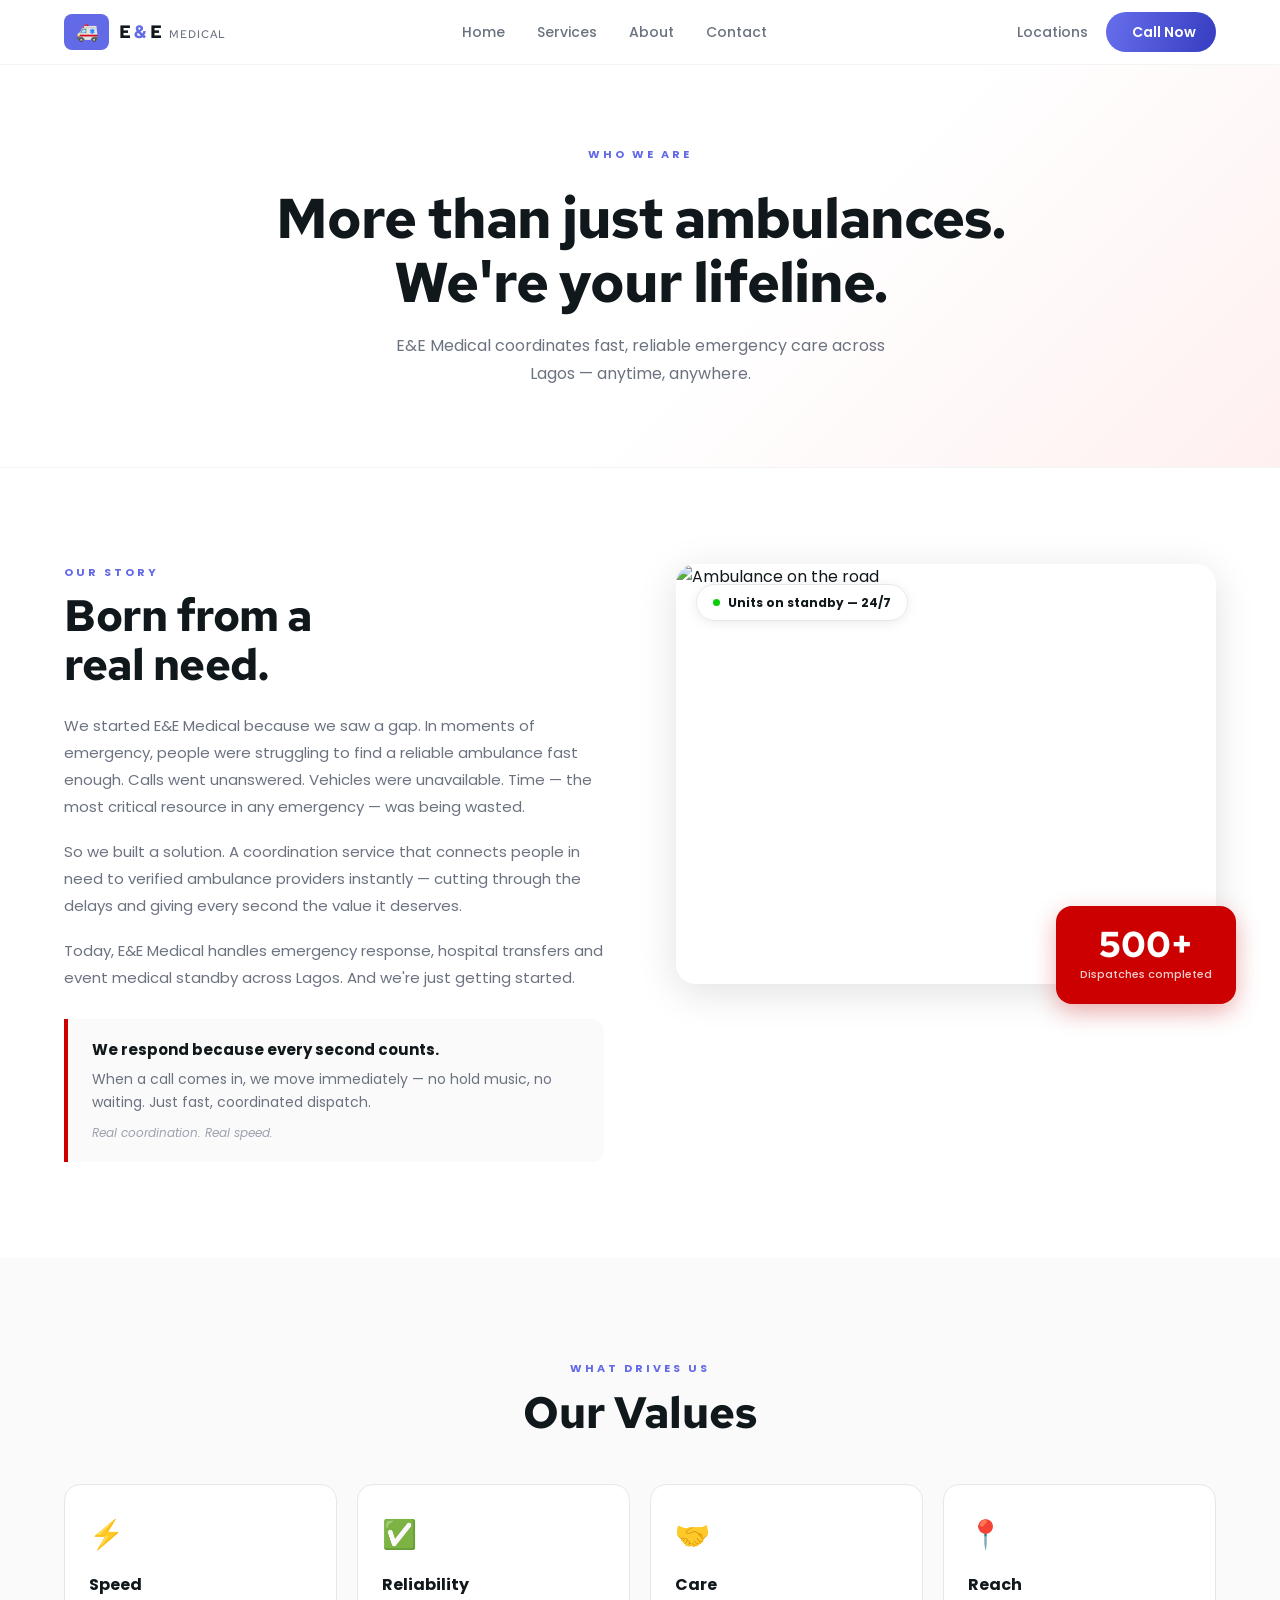
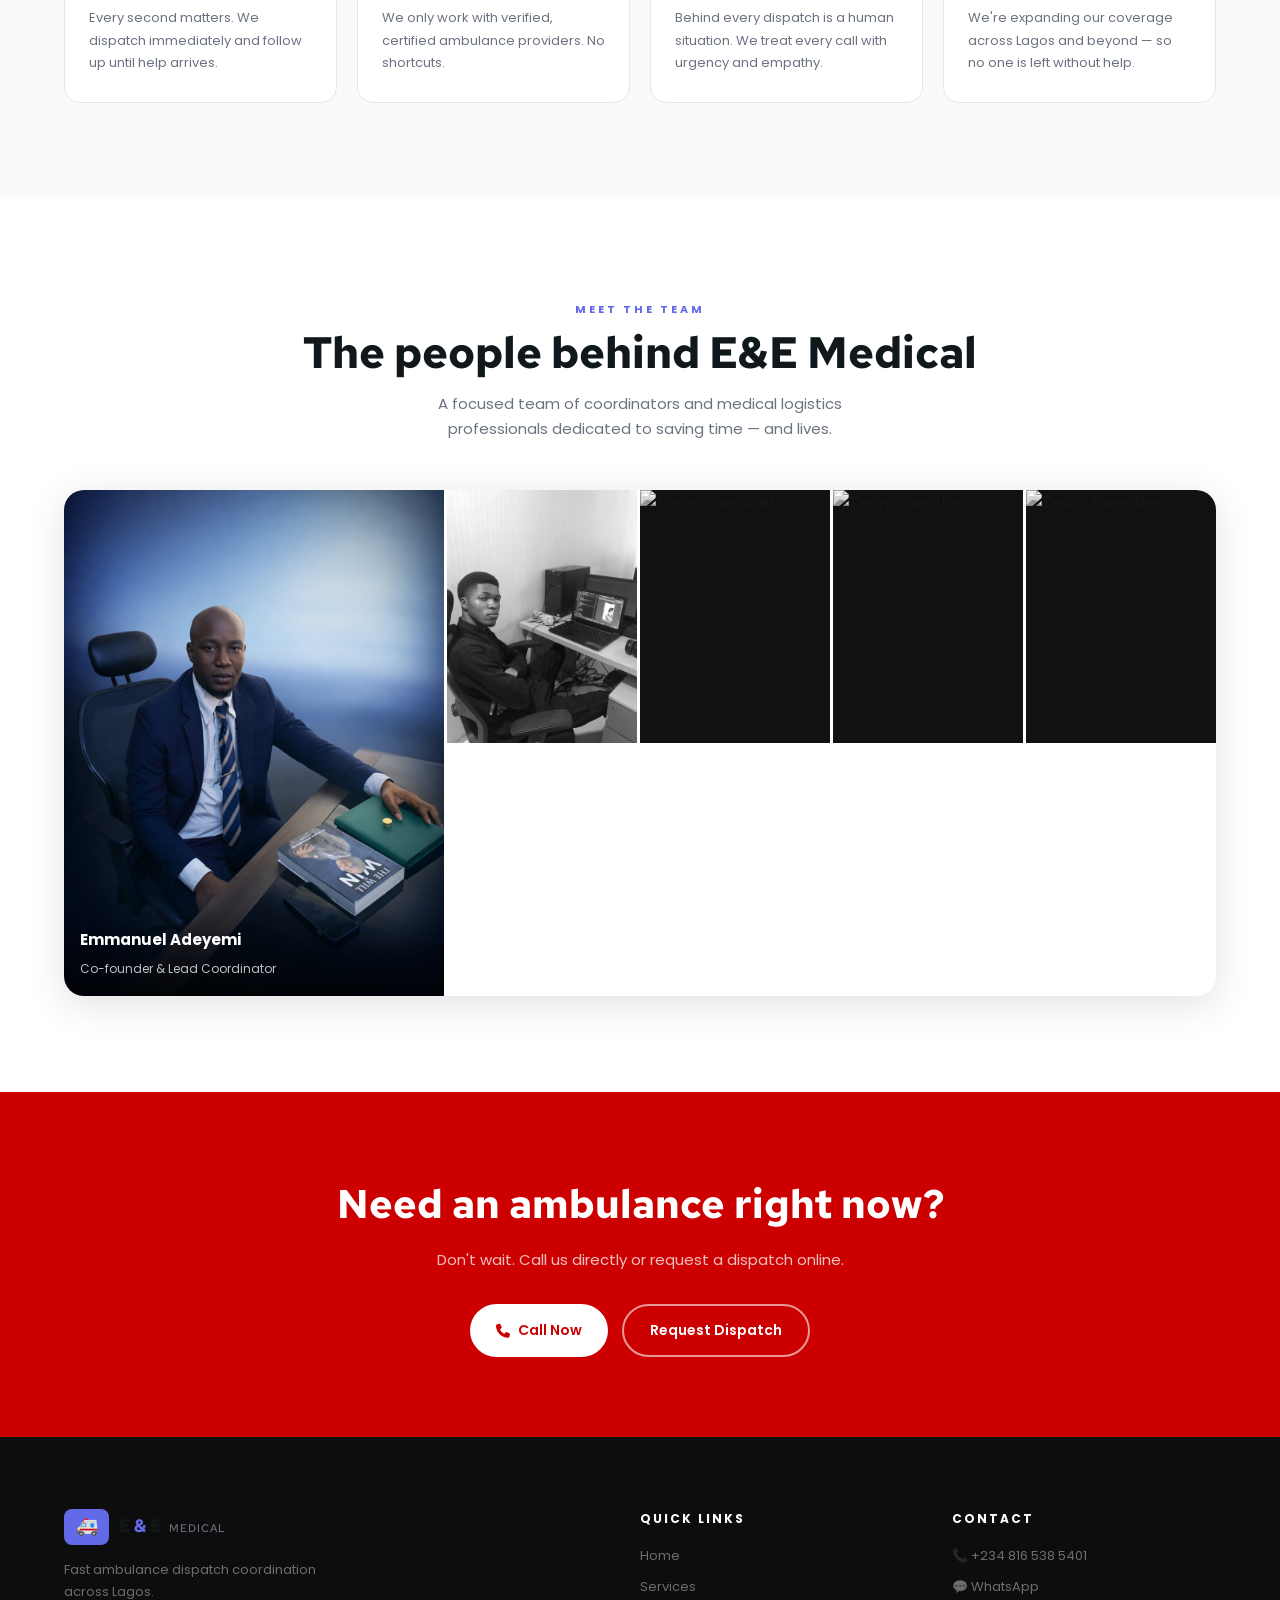
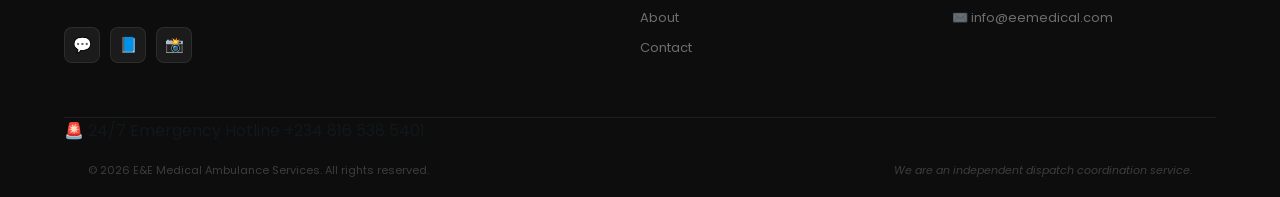
==== commit f58e6e5f: "added image to style" ====
--- a/about.html
+++ b/about.html
@@ -153,10 +153,10 @@
           </div>
         </div>
         <div class="team-member">
-          <img src="https://i.pravatar.cc/400?img=15" alt="Team member" />
-          <div class="team-member-info">
-            <h4>Esther Nwosu</h4>
-            <span>Operations Manager</span>
+          <img src="images/ay tech .png" alt="Team member" />
+          <div class="team-member-info">
+            <h4>Akintomide Ayomide</h4>
+            <span>Co-founder &amp; Lead Developer</span>
           </div>
         </div>
         <div class="team-member">
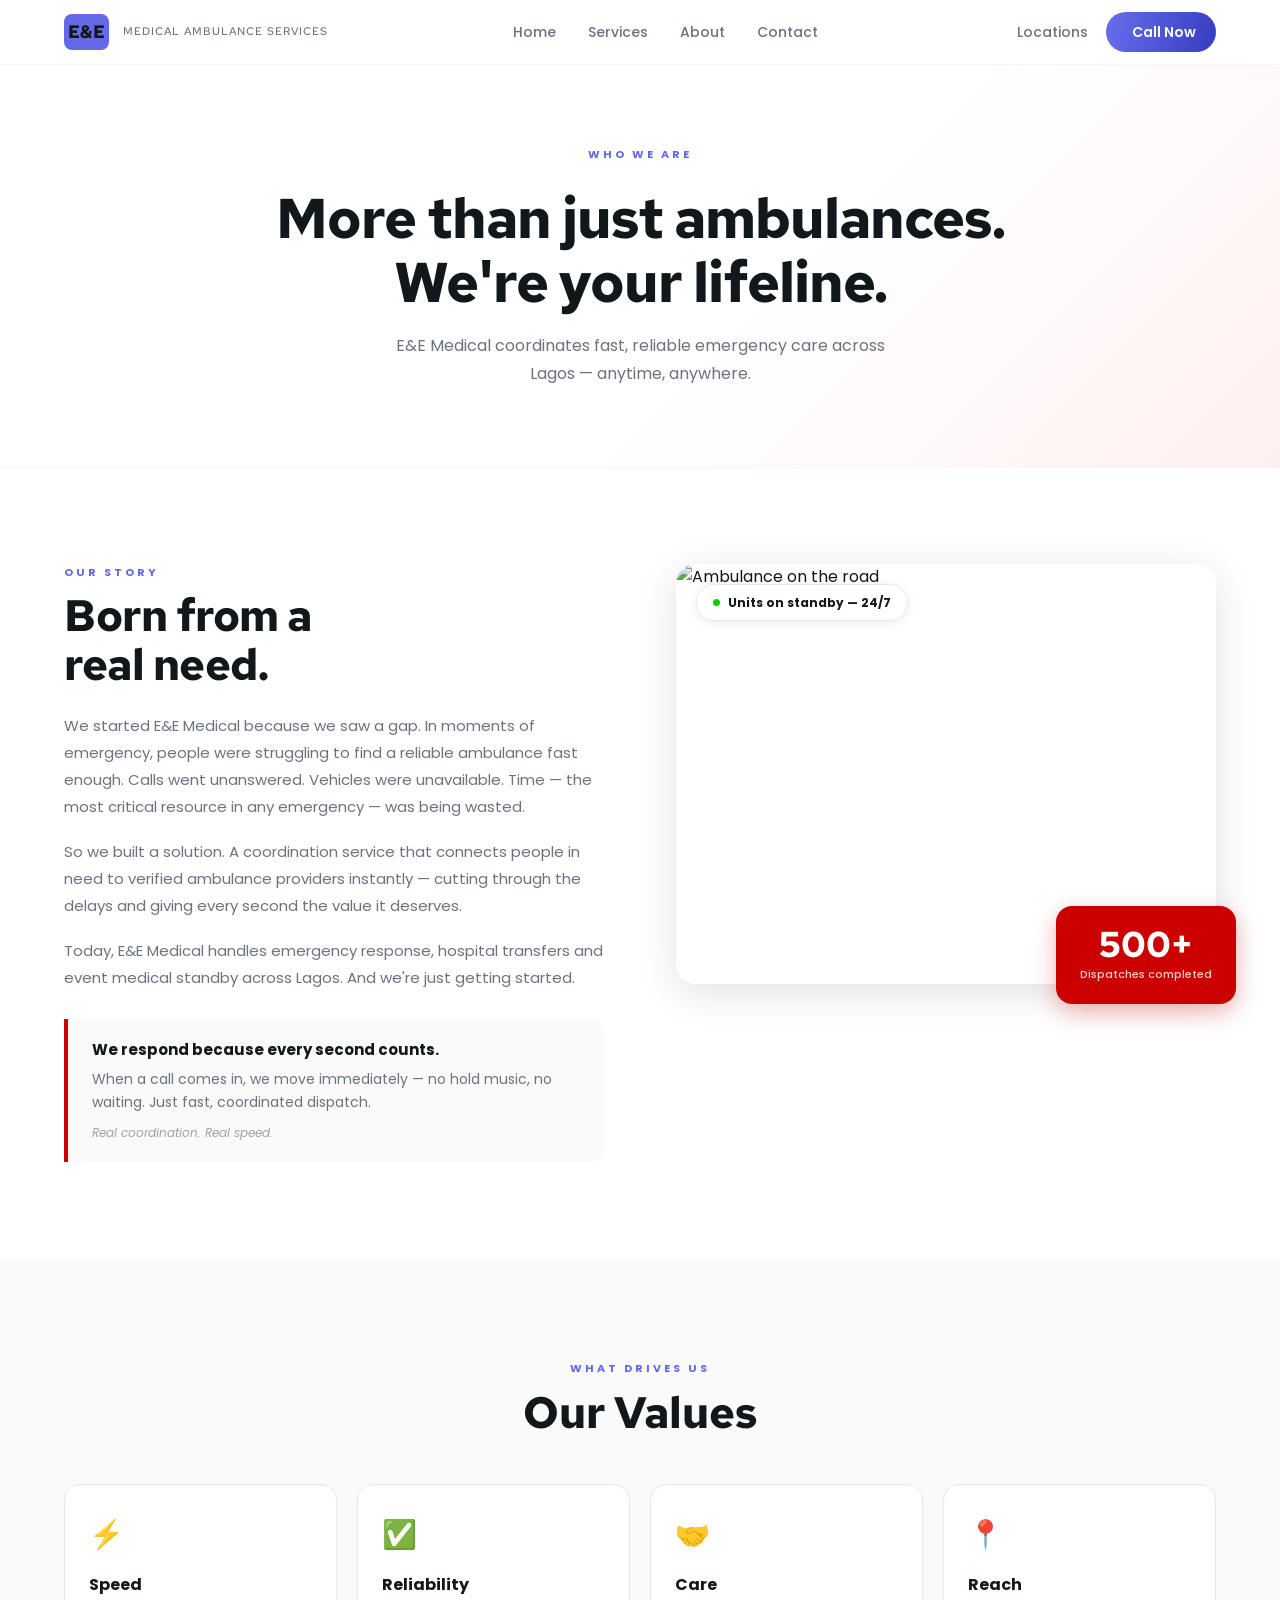
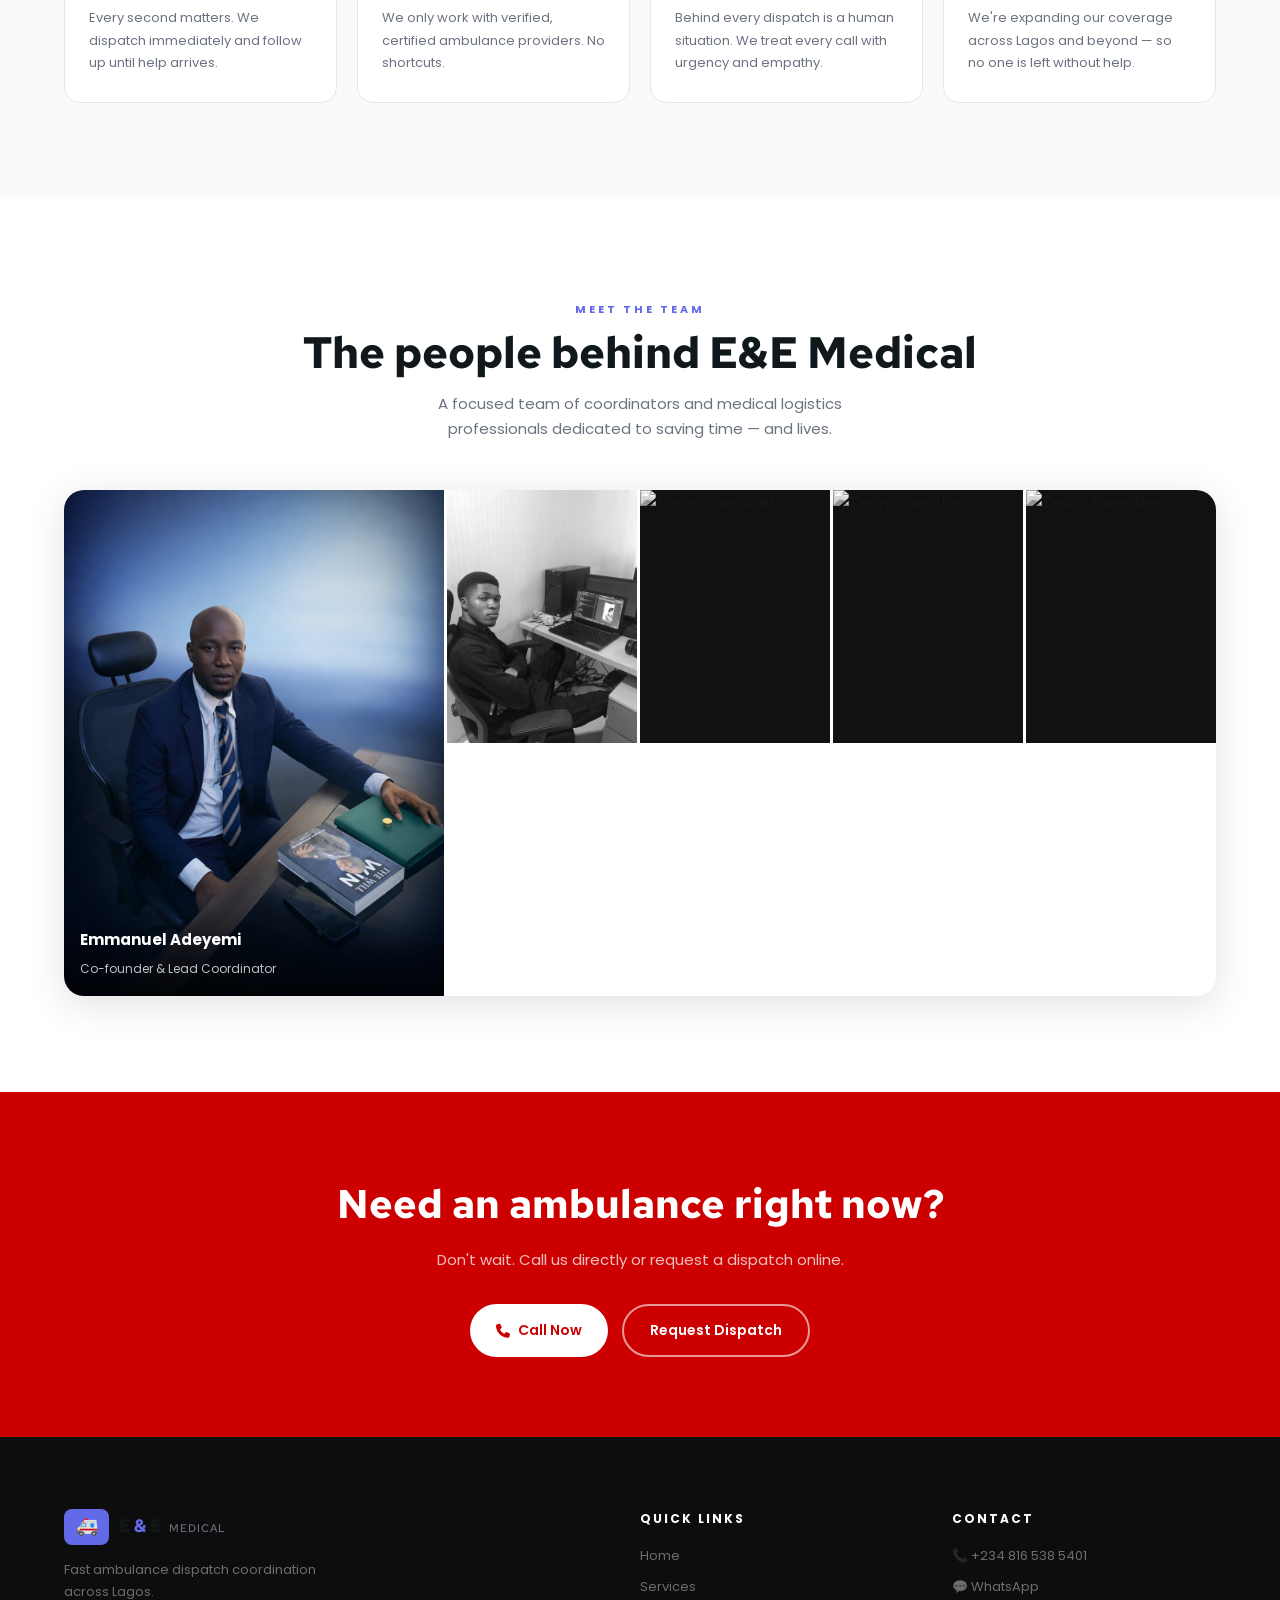
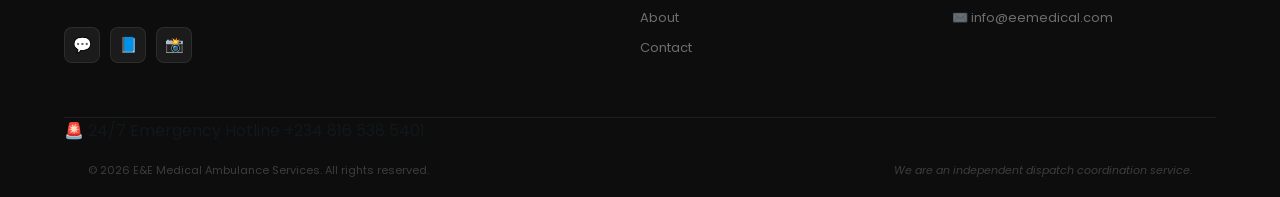
==== commit d0da4193: "updated logo" ====
--- a/about.html
+++ b/about.html
@@ -20,8 +20,11 @@
   <header class="navbar" id="navbar">
     <div class="nav-inner">
       <a href="index.html" class="logo">
-        <span class="logo-icon">🚑</span>
-        <span class="logo-text">E<span class="logo-amp">&amp;</span>E <span class="logo-sub">Medical</span></span>
+        <span class="logo-icon">E&E</span>
+          <!--<span class="logo-text"
+            >E<span class="logo-amp">&amp;</span>E-->
+            <span class="logo-sub">Medical Ambulance Services</span></span
+          >
       </a>
       <nav class="nav-left">
         <a class="nav-item" href="index.html">Home</a>
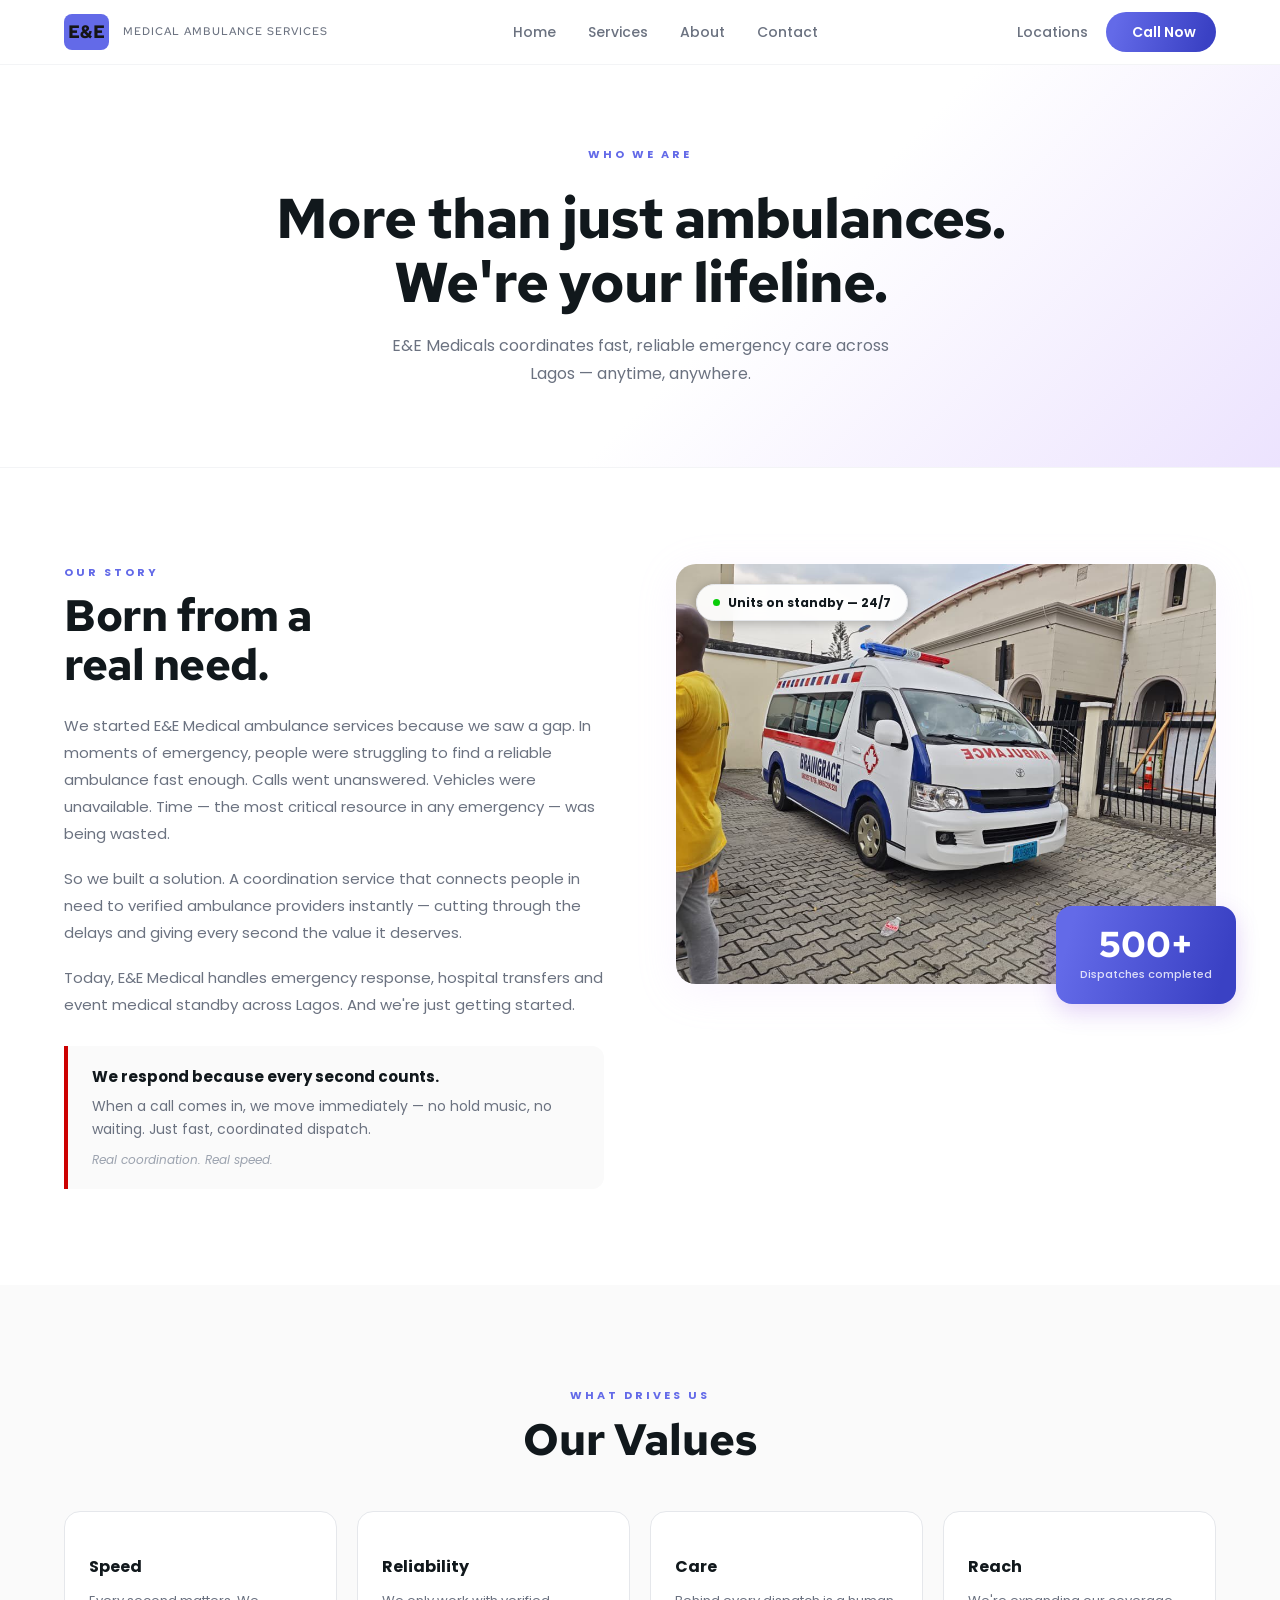
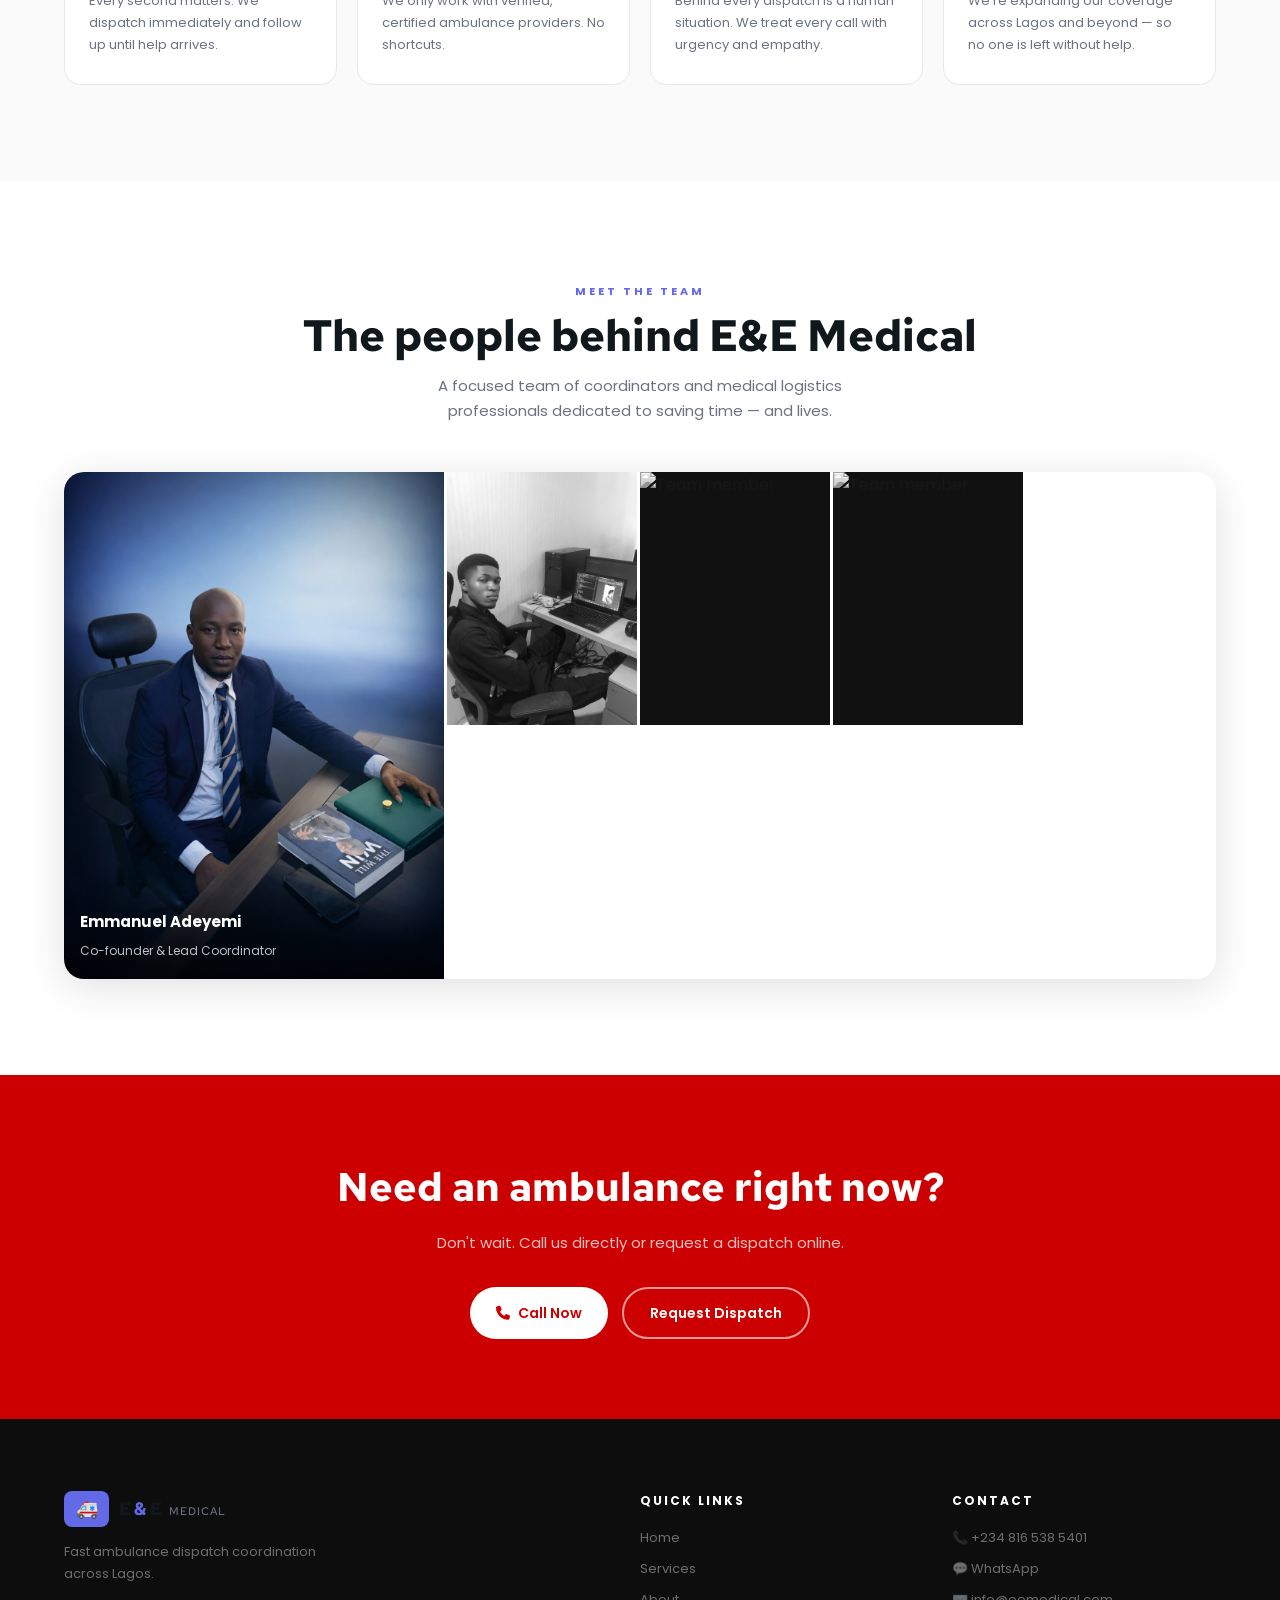
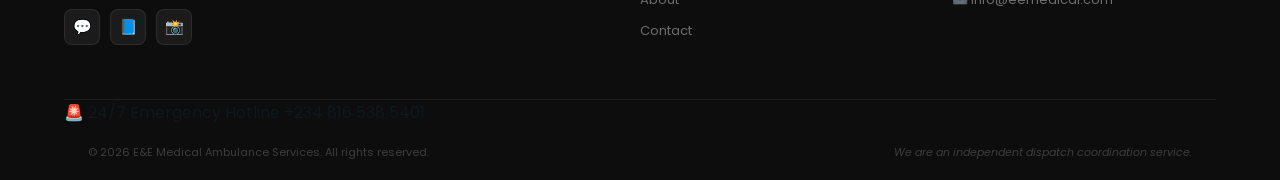
==== commit 458a4049: "updated logo" ====
--- a/about.html
+++ b/about.html
@@ -60,7 +60,7 @@
     <div class="section-container">
       <span class="section-tag">Who We Are</span>
       <h1 class="about-hero-title">More than just ambulances.<br />We're your lifeline.</h1>
-      <p class="about-hero-sub">E&amp;E Medical coordinates fast, reliable emergency care across Lagos — anytime, anywhere.</p>
+      <p class="about-hero-sub">E&amp;E Medicals coordinates fast, reliable emergency care across Lagos — anytime, anywhere.</p>
     </div>
   </section>
 
@@ -72,7 +72,7 @@
       <div class="story-text">
         <span class="section-tag">Our Story</span>
         <h2 class="story-title">Born from a<br />real need.</h2>
-        <p>We started E&amp;E Medical because we saw a gap. In moments of emergency, people were struggling to find a reliable ambulance fast enough. Calls went unanswered. Vehicles were unavailable. Time — the most critical resource in any emergency — was being wasted.</p>
+        <p>We started E&amp;E Medical ambulance services because we saw a gap. In moments of emergency, people were struggling to find a reliable ambulance fast enough. Calls went unanswered. Vehicles were unavailable. Time — the most critical resource in any emergency — was being wasted.</p>
         <p>So we built a solution. A coordination service that connects people in need to verified ambulance providers instantly — cutting through the delays and giving every second the value it deserves.</p>
         <p>Today, E&amp;E Medical handles emergency response, hospital transfers and event medical standby across Lagos. And we're just getting started.</p>
 
@@ -87,7 +87,7 @@
       <div class="story-visual">
         <div class="story-img-stack">
           <div class="story-img-main">
-            <img src="https://images.unsplash.com/photo-1587745416684-47953f16f02f?w=600&q=80" alt="Ambulance on the road" />
+            <img src="images/AC24217A-8CCD-4B8F-9D4B-312E447842BA.jpg" alt="Ambulance on the road" />
           </div>
           <div class="story-img-badge">
             <span class="badge-dot"></span>
@@ -113,22 +113,22 @@
       </div>
       <div class="values-grid">
         <div class="value-card">
-          <div class="value-icon">⚡</div>
+          <div class="value-icon"><i class="bx bx-bolt" style="font-size: 38px; color: #636ae8;" ></i></div>
           <h3>Speed</h3>
           <p>Every second matters. We dispatch immediately and follow up until help arrives.</p>
         </div>
         <div class="value-card">
-          <div class="value-icon">✅</div>
+          <div class="value-icon"><i class="bx bx-check-shield" style="font-size: 38px; color: #636ae8;" ></i></div>
           <h3>Reliability</h3>
           <p>We only work with verified, certified ambulance providers. No shortcuts.</p>
         </div>
         <div class="value-card">
-          <div class="value-icon">🤝</div>
+          <div class="value-icon"><i class="bx bx-handshake" style="font-size: 38px; color: #636ae8;" ></i></div>
           <h3>Care</h3>
           <p>Behind every dispatch is a human situation. We treat every call with urgency and empathy.</p>
         </div>
         <div class="value-card">
-          <div class="value-icon">📍</div>
+          <div class="value-icon"><i class="bx bx-globe-alt-2" style="font-size: 38px; color: #636ae8;" ></i></div>
           <h3>Reach</h3>
           <p>We're expanding our coverage across Lagos and beyond — so no one is left without help.</p>
         </div>
@@ -176,14 +176,6 @@
             <span>Medical Liaison</span>
           </div>
         </div>
-        <div class="team-member">
-          <img src="https://i.pravatar.cc/400?img=60" alt="Team member" />
-          <div class="team-member-info">
-            <h4>Femi Adebayo</h4>
-            <span>Fleet Coordinator</span>
-          </div>
-        </div>
-      </div>
 
     </div>
   </section>
--- a/styles/about.css
+++ b/styles/about.css
@@ -5,7 +5,7 @@
 /* ── PAGE HERO ── */
 .about-hero {
   padding: 140px 0 80px;
-  background: linear-gradient(135deg, #fff 60%, #FFF0F0 100%);
+  background: linear-gradient(135deg, #fff 60%, #ece3fe 100%);
   border-bottom: 1px solid #F3F4F6;
   text-align: center;
 }
@@ -92,7 +92,7 @@
 .story-img-main {
   border-radius: 20px;
   overflow: hidden;
-  box-shadow: 0 8px 40px rgba(0,0,0,0.12);
+  box-shadow: 0 8px 40px rgba(223, 183, 255, 0.148);
 }
 .story-img-main img {
   width: 100%; height: 420px;
@@ -103,7 +103,7 @@
   position: absolute;
   top: 20px; left: 20px;
   display: flex; align-items: center; gap: 8px;
-  background: rgba(255,255,255,0.92);
+  background: rgba(255, 255, 255, 0.92);
   backdrop-filter: blur(8px);
   border: 1px solid #E5E7EB;
   border-radius: 100px;
@@ -111,17 +111,17 @@
   font-size: 12px;
   font-weight: 700;
   color: #11181C;
-  box-shadow: 0 2px 12px rgba(0,0,0,0.08);
+  box-shadow: 0 2px 12px rgba(0, 0, 0, 0.27);
 }
 
 .story-stat-card {
   position: absolute;
   bottom: -20px; right: -20px;
-  background: #CC0000;
+  background: linear-gradient(105deg, #636ae8 10%, #3a41c4 90%);
   border-radius: 16px;
   padding: 20px 24px;
   text-align: center;
-  box-shadow: 0 8px 24px rgba(204,0,0,0.3);
+  box-shadow: 0 8px 24px rgba(92, 0, 204, 0.17);
 }
 .story-stat-num {
   display: block;
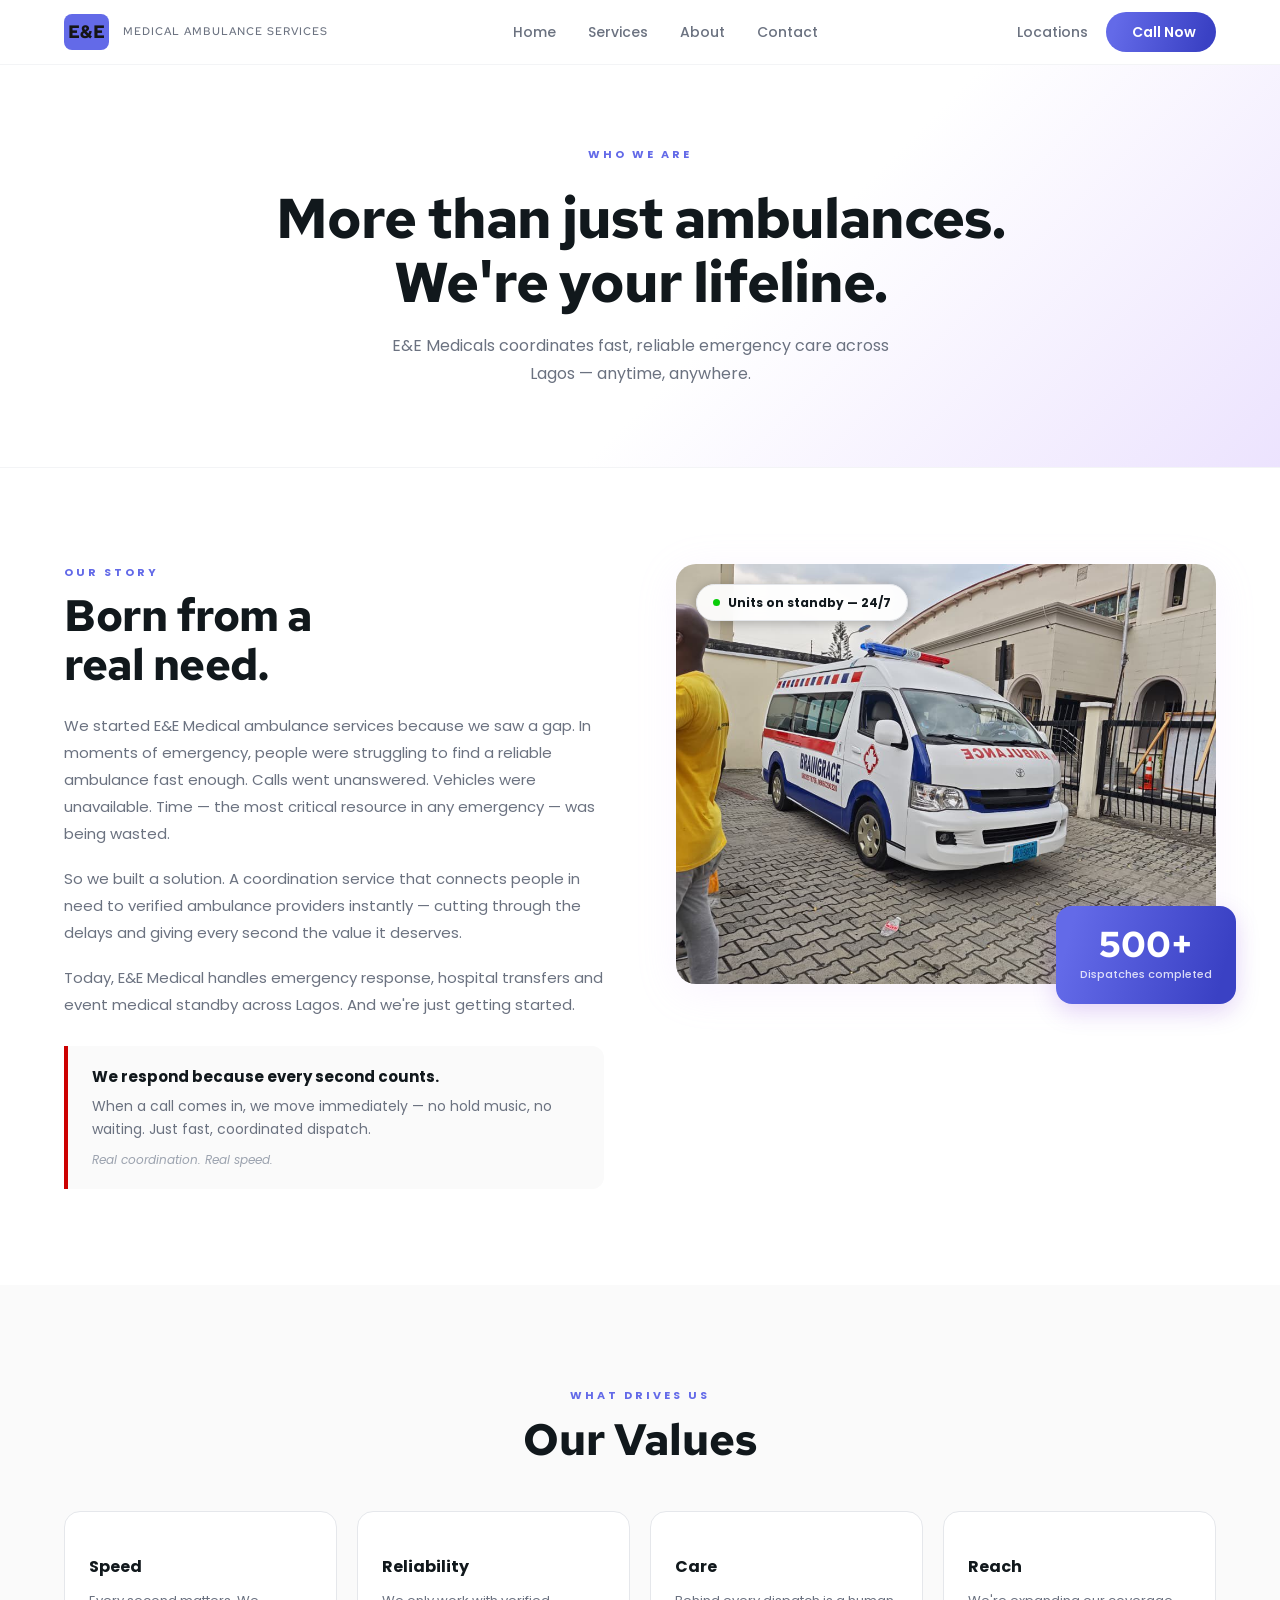
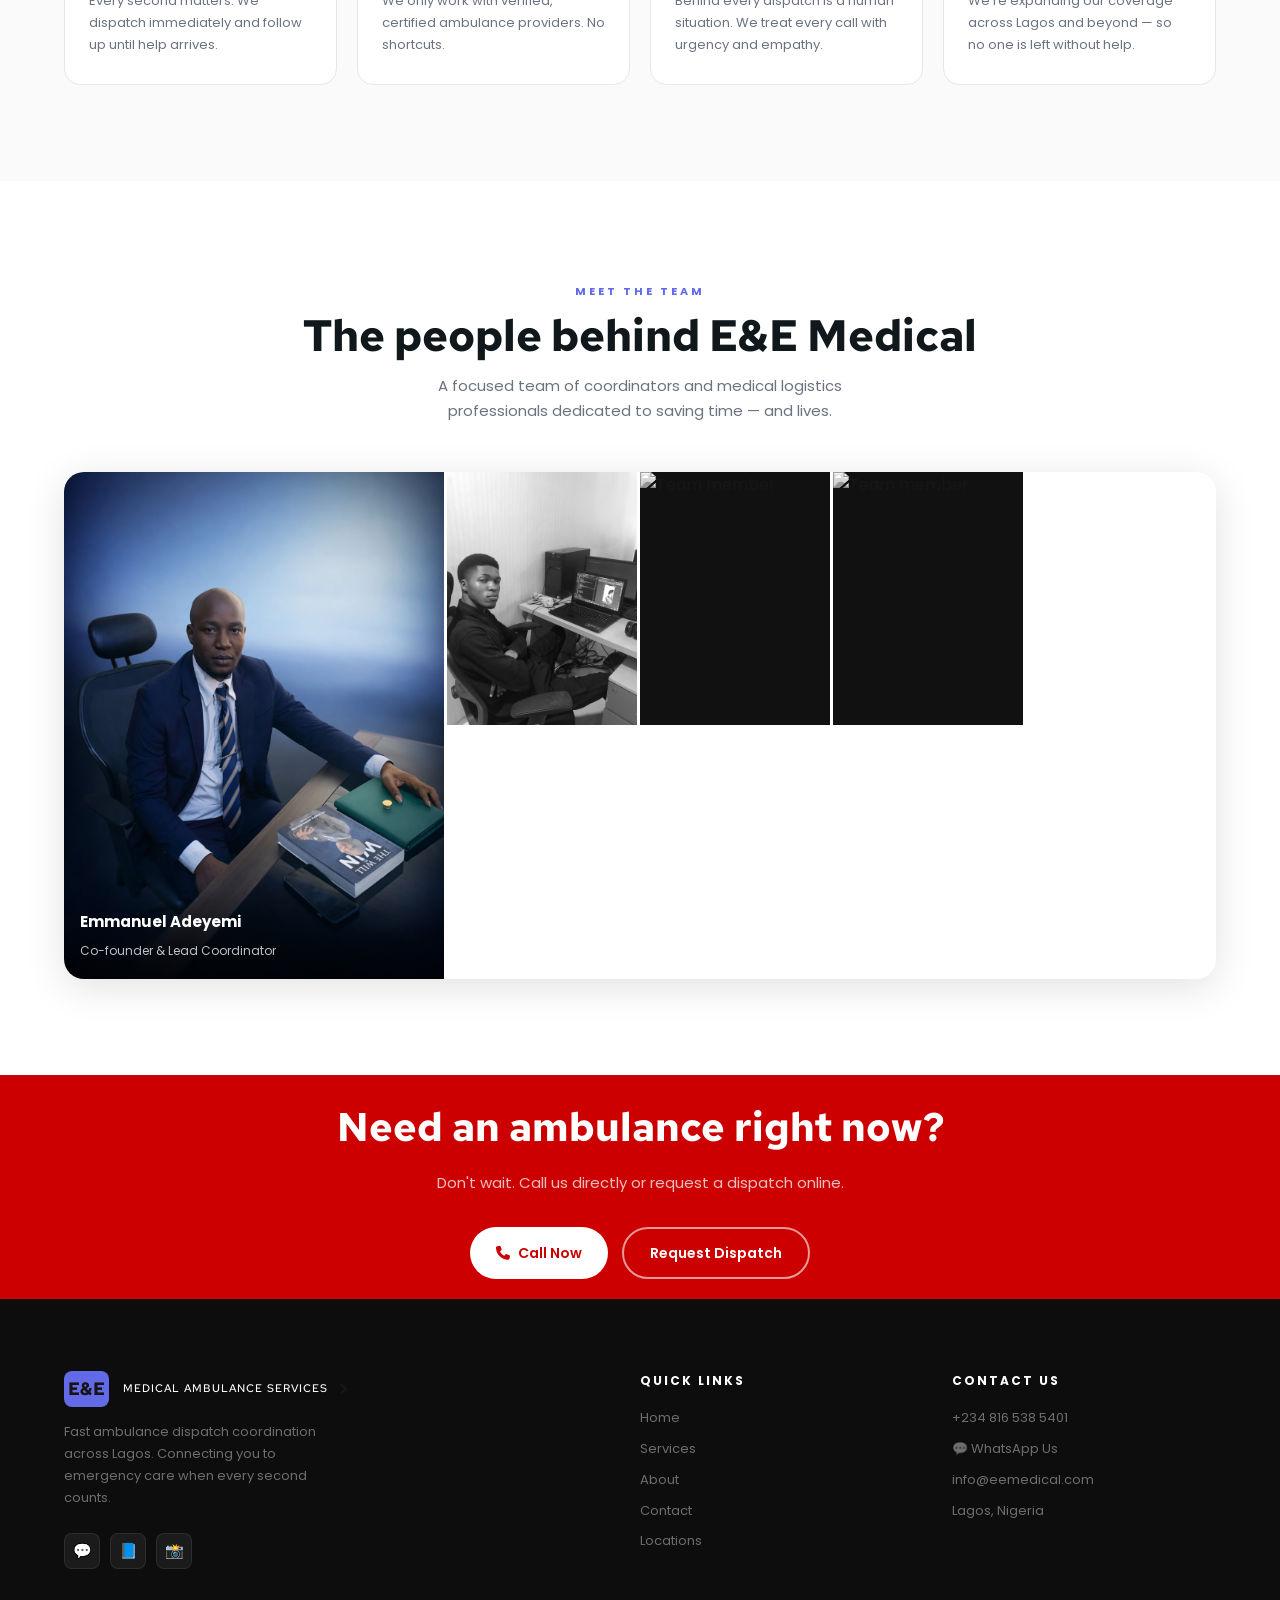
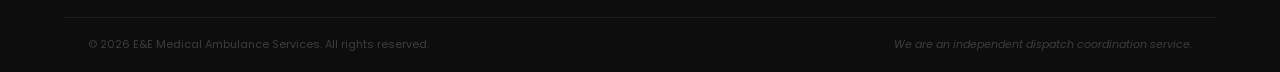
==== commit 8965cede: "modify files" ====
--- a/about.html
+++ b/about.html
@@ -159,7 +159,7 @@
           <img src="images/ay tech .png" alt="Team member" />
           <div class="team-member-info">
             <h4>Akintomide Ayomide</h4>
-            <span>Co-founder &amp; Lead Developer</span>
+            <span>Lead Developer</span>
           </div>
         </div>
         <div class="team-member">
@@ -197,45 +197,59 @@
 
 
   <!-- ── FOOTER (same as index) ── -->
-  <footer class="footer">
-    <div class="section-container">
-      <div class="footer-top">
-        <div class="footer-brand">
-          <a href="index.html" class="logo footer-logo">
-            <span class="logo-icon">🚑</span>
-            <span class="logo-text">E<span class="logo-amp">&amp;</span>E <span class="logo-sub">Medical</span></span>
-          </a>
-          <p>Fast ambulance dispatch coordination across Lagos.</p>
-          <div class="footer-socials">
-            <a href="#" class="social-btn">💬</a>
-            <a href="#" class="social-btn">📘</a>
-            <a href="#" class="social-btn">📸</a>
-          </div>
-        </div>
-        <div class="footer-col">
-          <h4>Quick Links</h4>
-          <a href="index.html">Home</a>
-          <a href="index.html#services">Services</a>
-          <a href="about.html">About</a>
-          <a href="index.html#contact">Contact</a>
-        </div>
-        <div class="footer-col">
-          <h4>Contact</h4>
-          <a href="tel:+2348165385401">📞 +234 816 538 5401</a>
-          <a href="https://wa.me/2348165385401" target="_blank">💬 WhatsApp</a>
-          <a href="mailto:info@eemedical.com">✉️ info@eemedical.com</a>
-        </div>
-      </div>
-      <div class="footer-emergency">
-        <span>🚨 24/7 Emergency Hotline</span>
-        <a href="tel:+2348165385401">+234 816 538 5401</a>
-      </div>
-      <div class="footer-bottom">
-        <p>© 2026 E&amp;E Medical Ambulance Services. All rights reserved.</p>
-        <p>We are an independent dispatch coordination service.</p>
-      </div>
-    </div>
-  </footer>
+  <footer class="footer" id="footer">
+      <div class="section-container">
+        <div class="footer-top">
+          <div class="footer-brand">
+            <a href="#home" class="logo footer-logo">
+              <span class="logo-icon">E&E</span>
+          <!--<span class="logo-text"
+            >E<span class="logo-amp">&amp;</span>E-->
+            <span class="logo-sub" style="color: #fff;">Medical Ambulance Services</span></span
+          >
+              >
+            </a>
+            <p>
+              Fast ambulance dispatch coordination across Lagos. Connecting you
+              to emergency care when every second counts.
+            </p>
+            <div class="footer-socials">
+              <a href="#" aria-label="WhatsApp" class="social-btn">💬</a>
+              <a href="#" aria-label="Facebook" class="social-btn">📘</a>
+              <a href="#" aria-label="Instagram" class="social-btn">📸</a>
+            </div>
+          </div>
+
+          <div class="footer-col">
+            <h4>Quick Links</h4>
+            <a href="#home">Home</a>
+            <a href="#services">Services</a>
+            <a href="#about">About</a>
+            <a href="#contact">Contact</a>
+            <a href="#coverage">Locations</a>
+          </div>
+
+          <div class="footer-col">
+            <h4>Contact Us</h4>
+            <a href="tel:+2348165385401"><i class="bx bx-phone-incoming"></i> +234 816 538 5401</a>
+            <a
+              href="https://wa.me/2348165385401"
+              target="_blank"
+              rel="noopener noreferrer"
+              >💬 WhatsApp Us</a
+            >
+            <a href="mailto:info@eemedical.com"><i class="bx bx-envelope-alt" style="font-size: 0.8rem;"></i> info@eemedical.com</a>
+            <span><i class="bx bx-location"></i> Lagos, Nigeria</span>
+          </div>
+        </div>
+
+        <!-- Footer Bottom -->
+        <div class="footer-bottom">
+          <p>© 2026 E&amp;E Medical Ambulance Services. All rights reserved.</p>
+          <p>We are an independent dispatch coordination service.</p>
+        </div>
+      </div>
+    </footer>
 
   <a href="tel:+2348165385401" class="floating-call" id="floatingCall">
     <span class="floating-pulse"></span>
--- a/styles/styles.css
+++ b/styles/styles.css
@@ -1260,7 +1260,7 @@
   border: 1.5px solid #E5E7EB;
   margin-bottom: 28px;
 }
-
+/*-- For demo purposes, the iframe is styled to look like a map placeholder. In a real implementation, you would embed an actual map (e.g., Google Maps) here. --*/
 .map-container iframe {
   display: block;
   width: 100%;
--- a/styles/about.css
+++ b/styles/about.css
@@ -6,28 +6,31 @@
 .about-hero {
   padding: 140px 0 80px;
   background: linear-gradient(135deg, #fff 60%, #ece3fe 100%);
-  border-bottom: 1px solid #F3F4F6;
+  border-bottom: 1px solid #f3f4f6;
   text-align: center;
 }
 .about-hero-title {
-  font-family: 'Red Hat Text', sans-serif;
+  font-family: "Red Hat Text", sans-serif;
   font-size: clamp(32px, 5vw, 56px);
   font-weight: 700;
-  color: #11181C;
+  color: #11181c;
   line-height: 1.15;
   margin: 12px 0 18px;
   letter-spacing: -1px;
 }
 .about-hero-sub {
   font-size: 16px;
-  color: #6B7280;
+  color: #6b7280;
   max-width: 500px;
   margin-inline: auto;
   line-height: 1.7;
 }
 
 /* ── OUR STORY ── */
-.story-section { padding: 96px 0; background: #fff; }
+.story-section {
+  padding: 96px 0;
+  background: #fff;
+}
 
 .story-grid {
   display: grid;
@@ -36,13 +39,16 @@
   align-items: start;
 }
 
-.story-text .section-tag { display: block; margin-bottom: 10px; }
+.story-text .section-tag {
+  display: block;
+  margin-bottom: 10px;
+}
 
 .story-title {
-  font-family: 'Red Hat Text', sans-serif;
+  font-family: "Red Hat Text", sans-serif;
   font-size: clamp(28px, 4vw, 44px);
   font-weight: 700;
-  color: #11181C;
+  color: #11181c;
   line-height: 1.1;
   margin-bottom: 24px;
   letter-spacing: -0.5px;
@@ -50,7 +56,7 @@
 
 .story-text p {
   font-size: 15px;
-  color: #6B7280;
+  color: #6b7280;
   line-height: 1.8;
   margin-bottom: 18px;
 }
@@ -59,20 +65,21 @@
 .story-quote {
   margin-top: 28px;
   padding: 20px 20px 20px 24px;
-  border-left: 4px solid #CC0000;
-  background: #FAFAFA;
+  border-left: 4px solid #cc0000;
+  background: #fafafa;
   border-radius: 0 12px 12px 0;
 }
 .story-quote strong {
   display: block;
   font-size: 15px;
-  color: #11181C;
+  color: #11181c;
   margin-bottom: 8px;
   line-height: 1.4;
 }
-.story-quote p, .story-quote {
+.story-quote p,
+.story-quote {
   font-size: 14px;
-  color: #6B7280;
+  color: #6b7280;
   line-height: 1.6;
   font-style: normal;
 }
@@ -80,14 +87,18 @@
   display: block;
   margin-top: 10px;
   font-size: 12px;
-  color: #9CA3AF;
+  color: #9ca3af;
   font-style: italic;
 }
 
 /* Story visual */
-.story-visual { position: relative; }
-
-.story-img-stack { position: relative; }
+.story-visual {
+  position: relative;
+}
+
+.story-img-stack {
+  position: relative;
+}
 
 .story-img-main {
   border-radius: 20px;
@@ -95,28 +106,34 @@
   box-shadow: 0 8px 40px rgba(223, 183, 255, 0.148);
 }
 .story-img-main img {
-  width: 100%; height: 420px;
-  object-fit: cover; display: block;
+  width: 100%;
+  height: 420px;
+  object-fit: cover;
+  display: block;
 }
 
 .story-img-badge {
   position: absolute;
-  top: 20px; left: 20px;
-  display: flex; align-items: center; gap: 8px;
+  top: 20px;
+  left: 20px;
+  display: flex;
+  align-items: center;
+  gap: 8px;
   background: rgba(255, 255, 255, 0.92);
   backdrop-filter: blur(8px);
-  border: 1px solid #E5E7EB;
+  border: 1px solid #e5e7eb;
   border-radius: 100px;
   padding: 8px 16px;
   font-size: 12px;
   font-weight: 700;
-  color: #11181C;
+  color: #11181c;
   box-shadow: 0 2px 12px rgba(0, 0, 0, 0.27);
 }
 
 .story-stat-card {
   position: absolute;
-  bottom: -20px; right: -20px;
+  bottom: -20px;
+  right: -20px;
   background: linear-gradient(105deg, #636ae8 10%, #3a41c4 90%);
   border-radius: 16px;
   padding: 20px 24px;
@@ -125,7 +142,7 @@
 }
 .story-stat-num {
   display: block;
-  font-family: 'Red Hat Text', sans-serif;
+  font-family: "Red Hat Text", sans-serif;
   font-size: 36px;
   font-weight: 700;
   color: #fff;
@@ -134,13 +151,16 @@
 .story-stat-label {
   display: block;
   font-size: 11px;
-  color: rgba(255,255,255,0.8);
+  color: rgba(255, 255, 255, 0.8);
   margin-top: 4px;
   font-weight: 500;
 }
 
 /* ── VALUES ── */
-.values-section { padding: 96px 0; background: #FAFAFA; }
+.values-section {
+  padding: 96px 0;
+  background: #fafafa;
+}
 
 .values-grid {
   display: grid;
@@ -151,16 +171,36 @@
   background: #fff;
   border-radius: 16px;
   padding: 28px 24px;
-  border: 1.5px solid #E5E7EB;
-  transition: transform 0.25s ease, box-shadow 0.25s ease;
-}
-.value-card:hover { transform: translateY(-5px); box-shadow: 0 8px 30px rgba(0,0,0,0.10); }
-.value-icon { font-size: 28px; margin-bottom: 14px; }
-.value-card h3 { font-size: 16px; font-weight: 700; color: #11181C; margin-bottom: 10px; }
-.value-card p  { font-size: 13px; color: #6B7280; line-height: 1.7; }
+  border: 1.5px solid #e5e7eb;
+  transition:
+    transform 0.25s ease,
+    box-shadow 0.25s ease;
+}
+.value-card:hover {
+  transform: translateY(-5px);
+  box-shadow: 0 8px 30px rgba(0, 0, 0, 0.1);
+}
+.value-icon {
+  font-size: 28px;
+  margin-bottom: 14px;
+}
+.value-card h3 {
+  font-size: 16px;
+  font-weight: 700;
+  color: #11181c;
+  margin-bottom: 10px;
+}
+.value-card p {
+  font-size: 13px;
+  color: #6b7280;
+  line-height: 1.7;
+}
 
 /* ── MEET THE TEAM ── */
-.team-section { padding: 96px 0; background: #fff; }
+.team-section {
+  padding: 96px 0;
+  background: #fff;
+}
 
 /* Photo strip — exactly like your reference image */
 .team-strip {
@@ -169,7 +209,7 @@
   gap: 3px;
   border-radius: 20px;
   overflow: hidden;
-  box-shadow: 0 8px 40px rgba(0,0,0,0.12);
+  box-shadow: 0 8px 40px rgba(0, 0, 0, 0.12);
 }
 
 .team-member {
@@ -178,17 +218,25 @@
   aspect-ratio: 3/4;
   background: #111;
   filter: grayscale(100%);
-  transition: filter 0.4s ease, flex 0.4s ease;
+  transition:
+    filter 0.4s ease,
+    flex 0.4s ease;
   cursor: pointer;
 }
-.team-member:hover { filter: grayscale(0%); }
+.team-member:hover {
+  filter: grayscale(0%);
+}
 
 .team-member img {
-  width: 100%; height: 100%;
-  object-fit: cover; display: block;
+  width: 100%;
+  height: 100%;
+  object-fit: cover;
+  display: block;
   transition: transform 0.4s ease;
 }
-.team-member:hover img { transform: scale(1.05); }
+.team-member:hover img {
+  transform: scale(1.05);
+}
 
 /* Featured first member — bigger, always in color */
 .team-member--featured {
@@ -198,34 +246,45 @@
 /* Name overlay — slides up on hover */
 .team-member-info {
   position: absolute;
-  bottom: 0; left: 0; right: 0;
+  bottom: 0;
+  left: 0;
+  right: 0;
   padding: 20px 16px 16px;
-  background: linear-gradient(to top, rgba(0,0,0,0.75) 0%, transparent 100%);
+  background: linear-gradient(to top, rgba(0, 0, 0, 0.75) 0%, transparent 100%);
   transform: translateY(10px);
   opacity: 0;
-  transition: transform 0.3s ease, opacity 0.3s ease;
+  transition:
+    transform 0.3s ease,
+    opacity 0.3s ease;
 }
 .team-member--featured .team-member-info {
-  opacity: 1; transform: translateY(0);
-}
-.team-member:hover .team-member-info { opacity: 1; transform: translateY(0); }
+  opacity: 1;
+  transform: translateY(0);
+}
+.team-member:hover .team-member-info {
+  opacity: 1;
+  transform: translateY(0);
+}
 
 .team-member-info h4 {
-  font-size: 15px; font-weight: 700; color: #fff;
+  font-size: 15px;
+  font-weight: 700;
+  color: #fff;
   margin-bottom: 3px;
 }
 .team-member-info span {
-  font-size: 12px; color: rgba(255,255,255,0.75);
+  font-size: 12px;
+  color: rgba(255, 255, 255, 0.75);
 }
 
 /* ── CTA STRIP ── */
 .about-cta {
-  padding: 80px 0;
-  background: #CC0000;
+  padding: 20px 0;
+  background: #cc0000;
   text-align: center;
 }
 .about-cta h2 {
-  font-family: 'Red Hat Text', sans-serif;
+  font-family: "Red Hat Text", sans-serif;
   font-size: clamp(26px, 4vw, 40px);
   font-weight: 700;
   color: #fff;
@@ -233,7 +292,7 @@
 }
 .about-cta p {
   font-size: 15px;
-  color: rgba(255,255,255,0.75);
+  color: rgba(255, 255, 255, 0.75);
   margin-bottom: 32px;
 }
 .about-cta-btns {
@@ -242,24 +301,52 @@
   justify-content: center;
   flex-wrap: wrap;
 }
-.about-cta .btn-primary  { background: #fff; color: #CC0000; border-color: #fff; }
-.about-cta .btn-primary:hover { background: #f5f5f5; }
-.about-cta .btn-outline  { border-color: rgba(255,255,255,0.6); color: #fff; }
-.about-cta .btn-outline:hover { background: rgba(255,255,255,0.15); }
-
+.about-cta .btn-primary {
+  background: #fff;
+  color: #cc0000;
+  border-color: #fff;
+}
+.about-cta .btn-primary:hover {
+  background: #f5f5f5;
+}
+.about-cta .btn-outline {
+  border-color: rgba(255, 255, 255, 0.6);
+  color: #fff;
+}
+.about-cta .btn-outline:hover {
+  background: rgba(255, 255, 255, 0.15);
+}
 
 /* ── RESPONSIVE ── */
 @media (max-width: 1024px) {
-  .story-grid  { grid-template-columns: 1fr; gap: 40px; }
-  .values-grid { grid-template-columns: 1fr 1fr; }
-  .team-strip  { grid-template-columns: 1fr 1fr; }
-  .story-stat-card { bottom: 10px; right: 10px; }
+  .story-grid {
+    grid-template-columns: 1fr;
+    gap: 40px;
+  }
+  .values-grid {
+    grid-template-columns: 1fr 1fr;
+  }
+  .team-strip {
+    grid-template-columns: 1fr 1fr;
+  }
+  .story-stat-card {
+    bottom: 10px;
+    right: 10px;
+  }
 }
 
 @media (max-width: 600px) {
-  .about-hero  { padding: 120px 0 60px; }
-  .values-grid { grid-template-columns: 1fr 1fr; gap: 12px; }
-  .team-strip  { grid-template-columns: 1fr 1fr; }
-  .team-strip .team-member:last-child { display: none; }
-  .story-img-main img { height: 280px; }
-}+  .about-hero {
+    padding: 120px 0 60px;
+  }
+  .values-grid {
+    grid-template-columns: 1fr 1fr;
+    gap: 12px;
+  }
+  .team-strip {
+    grid-template-columns: 1fr 1fr ;
+  }
+  .story-img-main img {
+    height: 280px;
+  }
+}
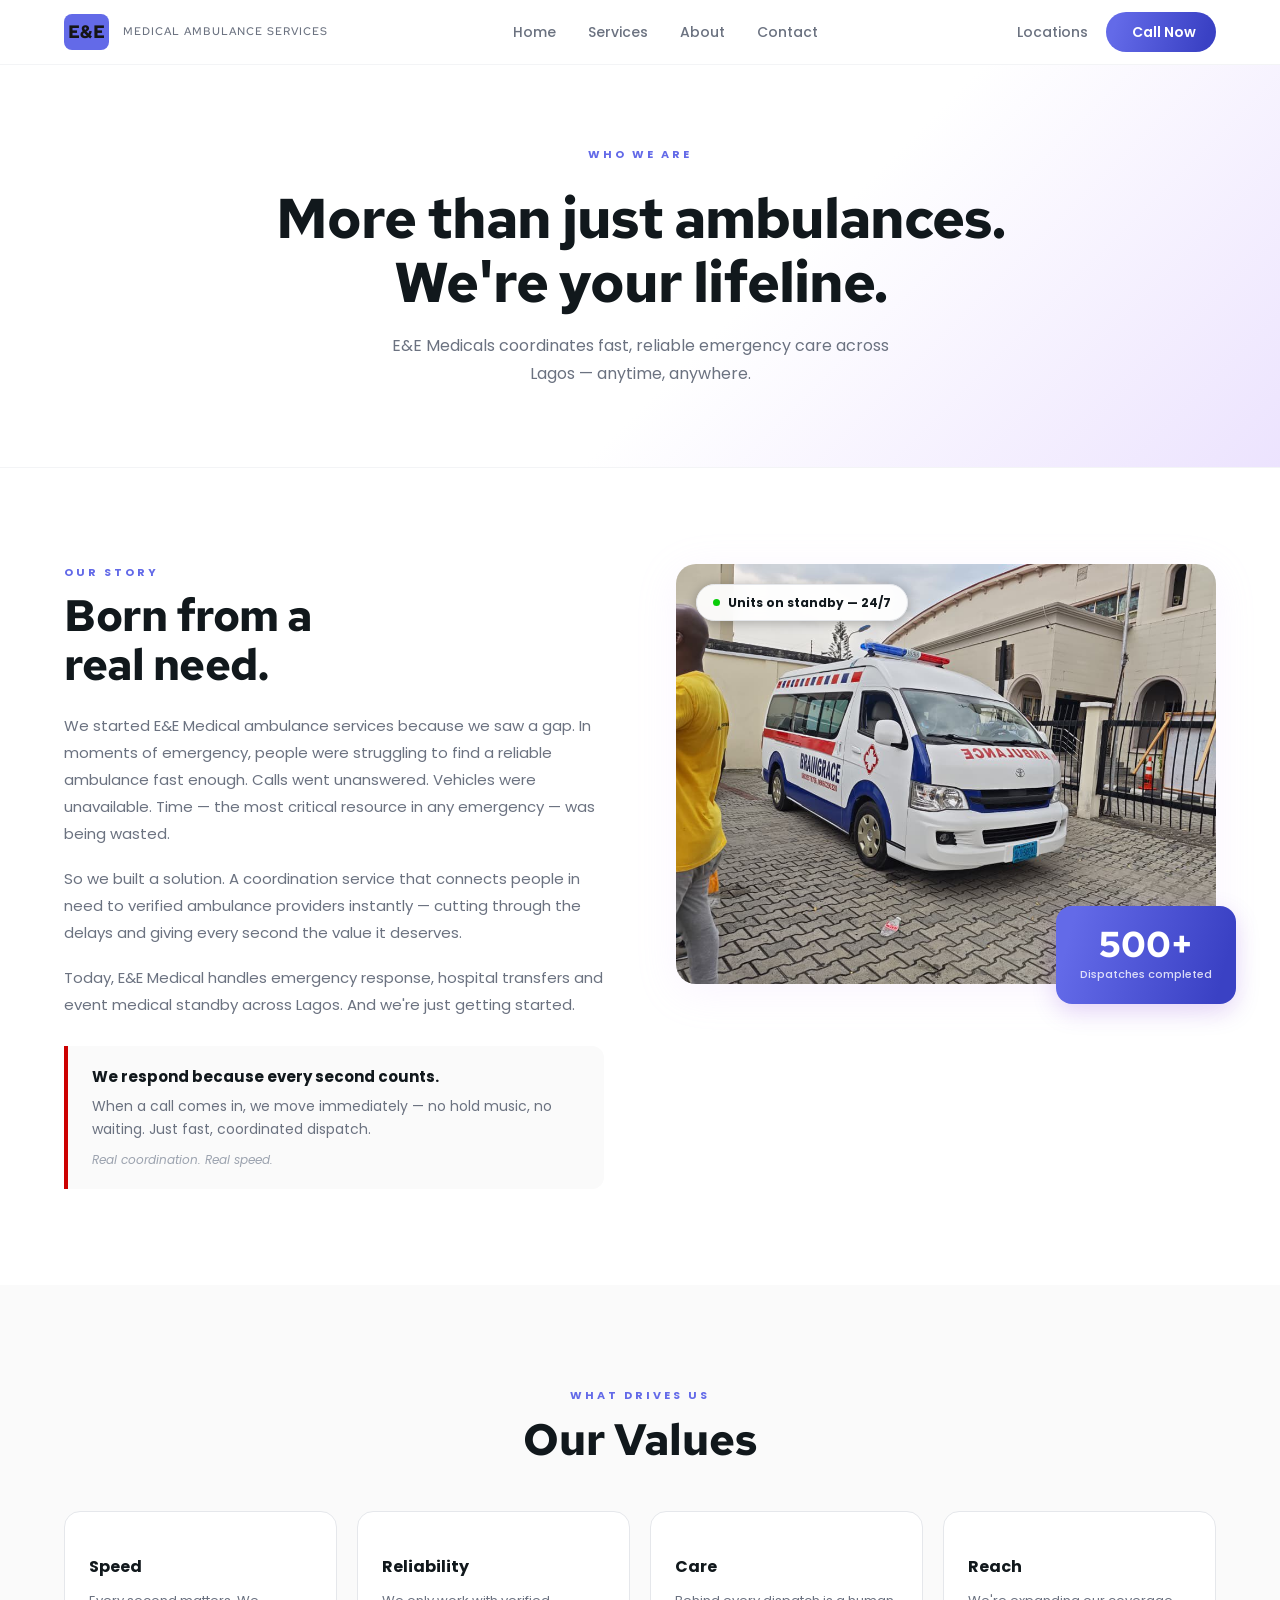
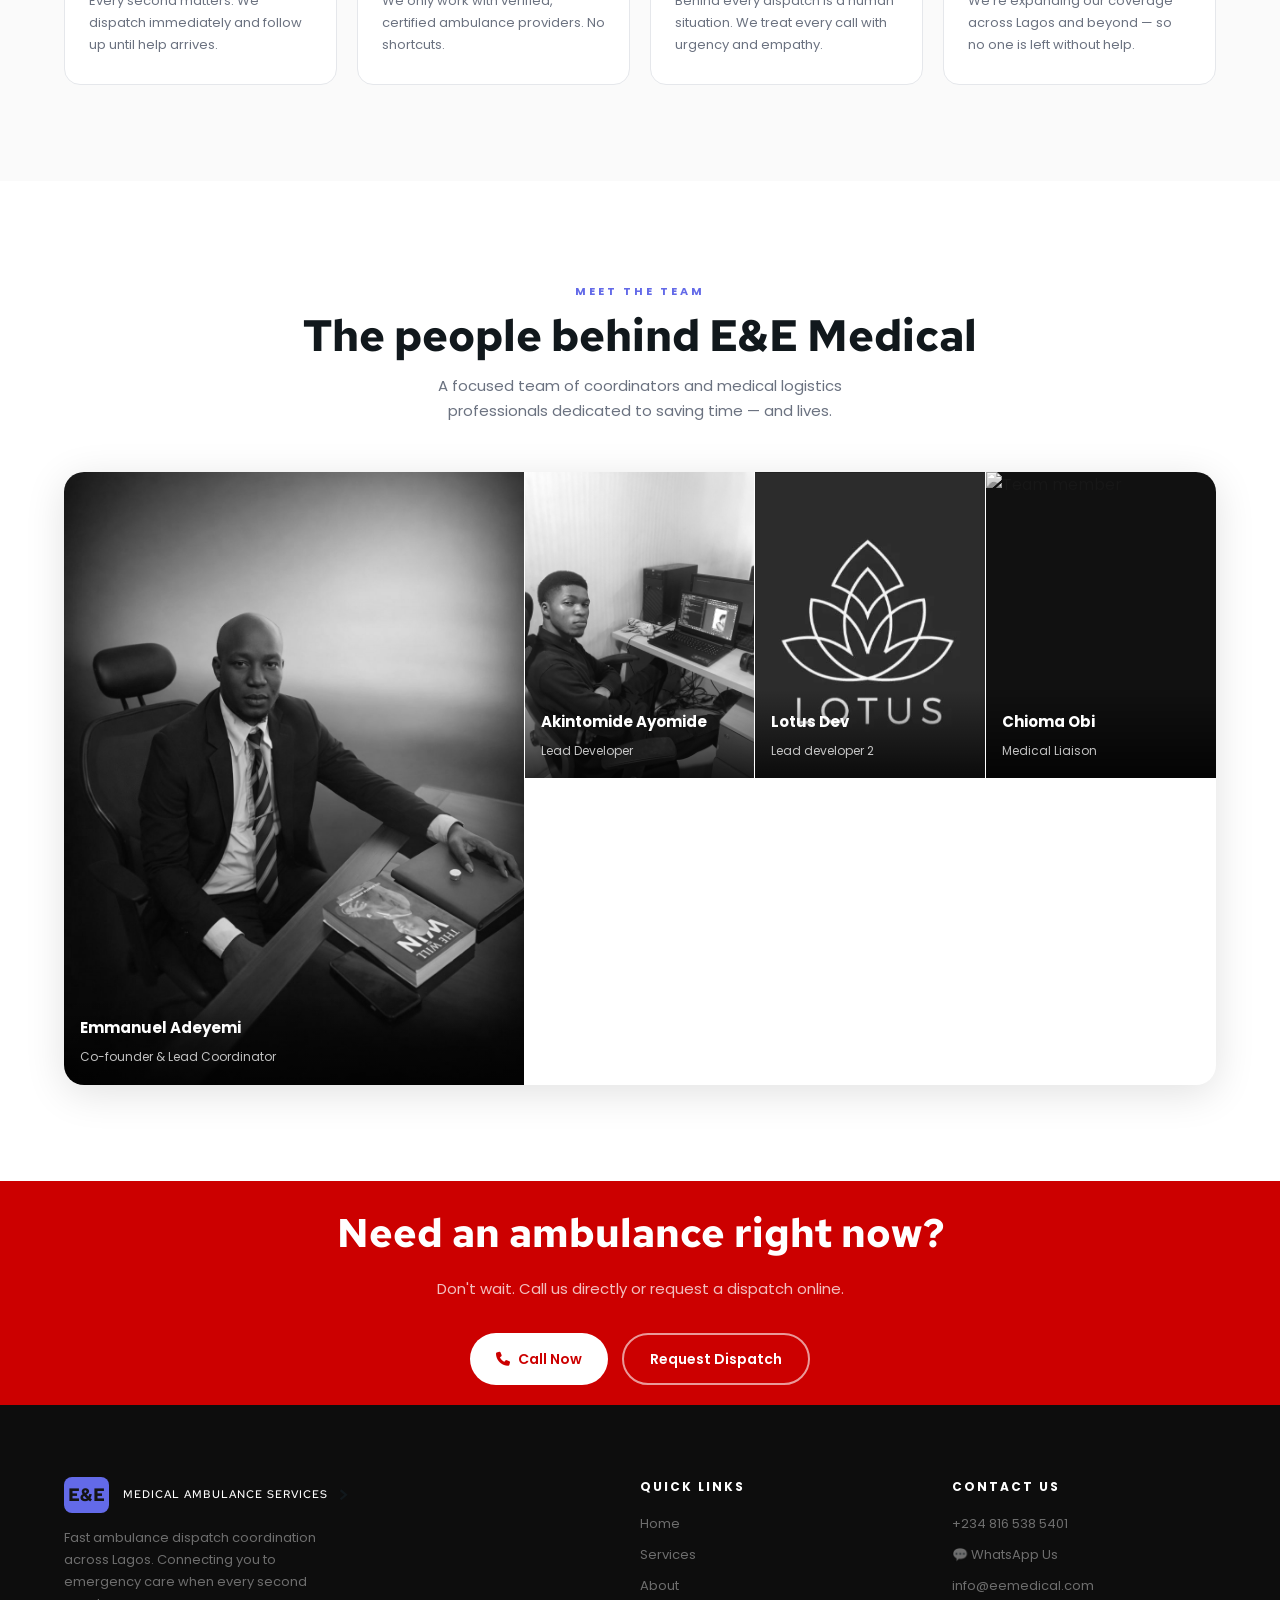
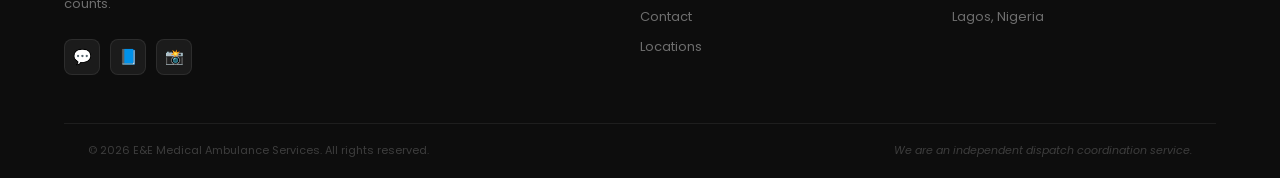
==== commit 0afb848b: "modify files" ====
--- a/about.html
+++ b/about.html
@@ -155,21 +155,21 @@
             <span>Co-founder &amp; Lead Coordinator</span>
           </div>
         </div>
-        <div class="team-member">
+        <div class="team-member team-member--featured">
           <img src="images/ay tech .png" alt="Team member" />
           <div class="team-member-info">
             <h4>Akintomide Ayomide</h4>
             <span>Lead Developer</span>
           </div>
         </div>
-        <div class="team-member">
-          <img src="https://i.pravatar.cc/400?img=20" alt="Team member" />
-          <div class="team-member-info">
-            <h4>Tunde Balogun</h4>
-            <span>Dispatch Coordinator</span>
-          </div>
-        </div>
-        <div class="team-member">
+        <div class="team-member team-member--featured">
+          <img src="images/lotus dev.png" alt="Team member" />
+          <div class="team-member-info">
+            <h4>Lotus Dev</h4>
+            <span>Lead developer 2</span>
+          </div>
+        </div>
+        <div class="team-member team-member--featured">
           <img src="https://i.pravatar.cc/400?img=33" alt="Team member" />
           <div class="team-member-info">
             <h4>Chioma Obi</h4>
--- a/styles/about.css
+++ b/styles/about.css
@@ -205,8 +205,8 @@
 /* Photo strip — exactly like your reference image */
 .team-strip {
   display: grid;
-  grid-template-columns: 2fr 1fr 1fr 1fr 1fr;
-  gap: 3px;
+  grid-template-columns: 2fr 1fr 1fr 1fr ;
+  gap: 1px;
   border-radius: 20px;
   overflow: hidden;
   box-shadow: 0 8px 40px rgba(0, 0, 0, 0.12);
@@ -237,12 +237,6 @@
 .team-member:hover img {
   transform: scale(1.05);
 }
-
-/* Featured first member — bigger, always in color */
-.team-member--featured {
-  filter: grayscale(0%);
-}
-
 /* Name overlay — slides up on hover */
 .team-member-info {
   position: absolute;
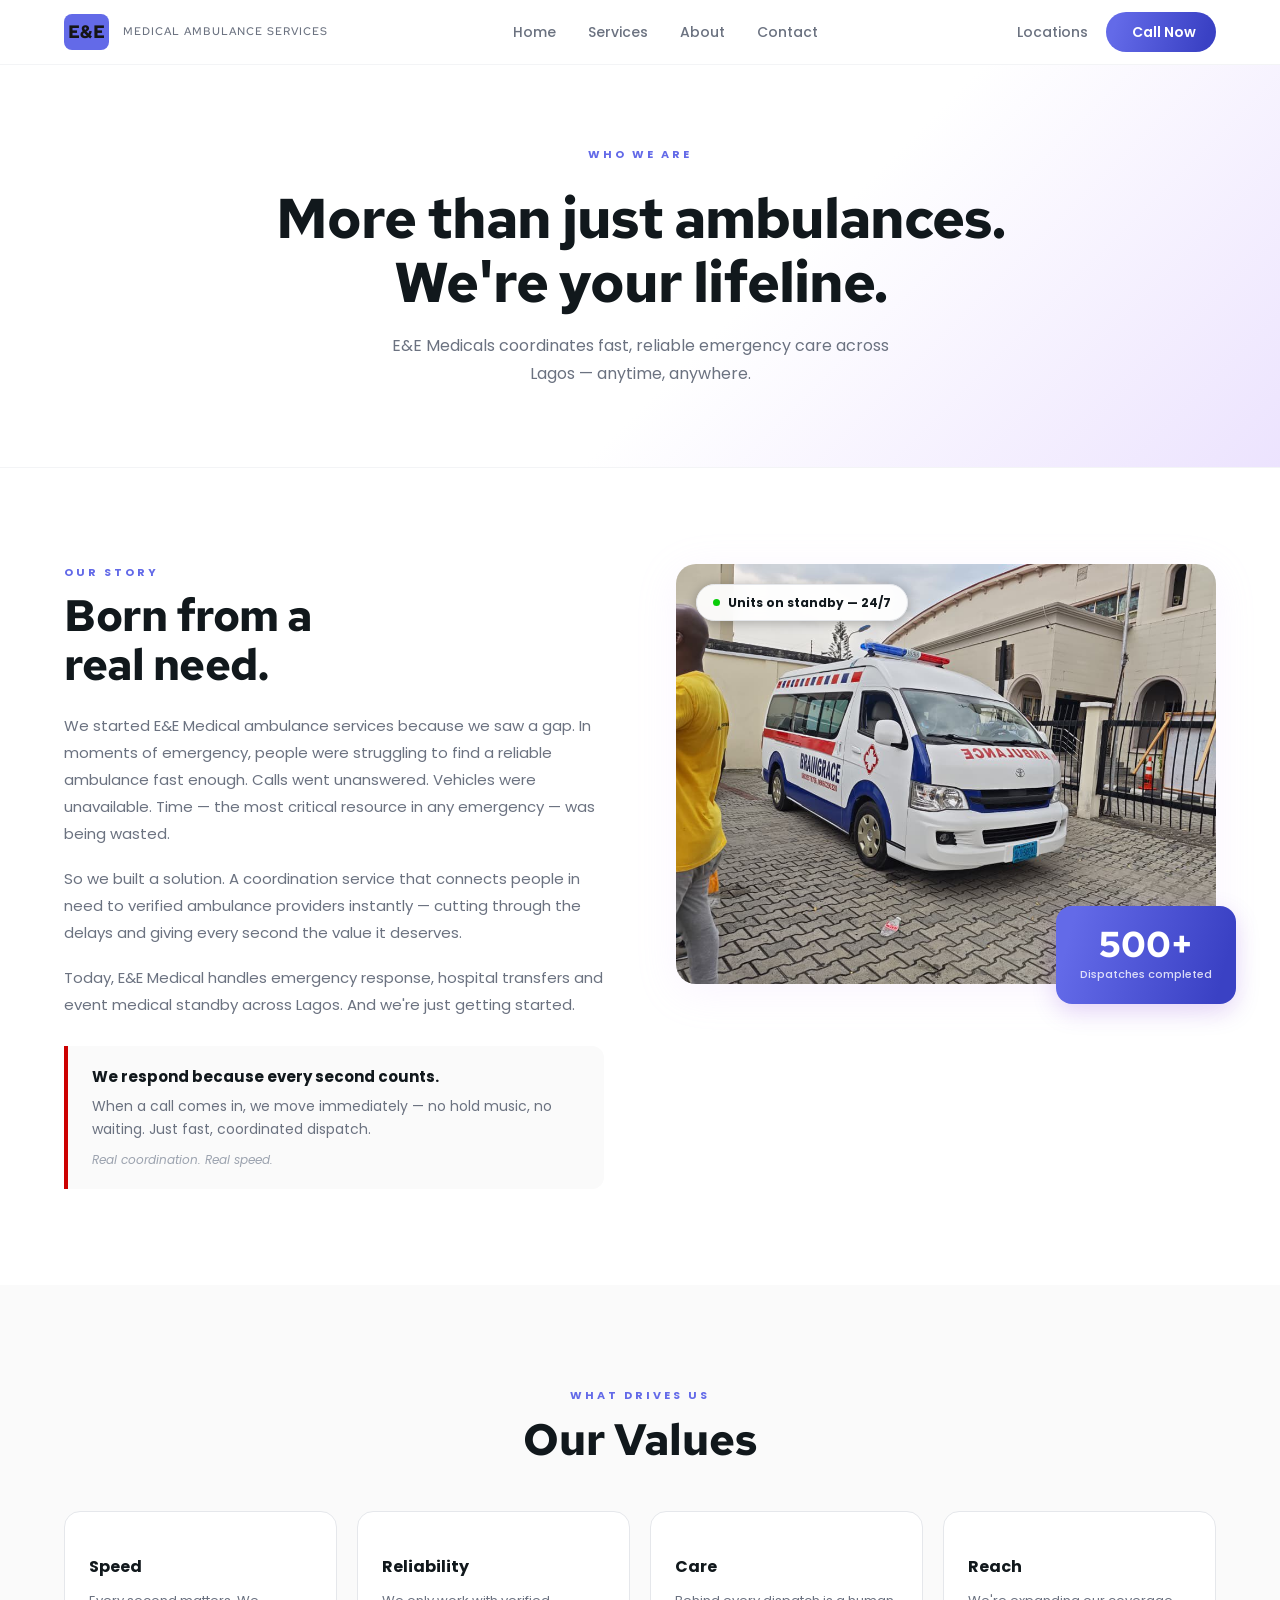
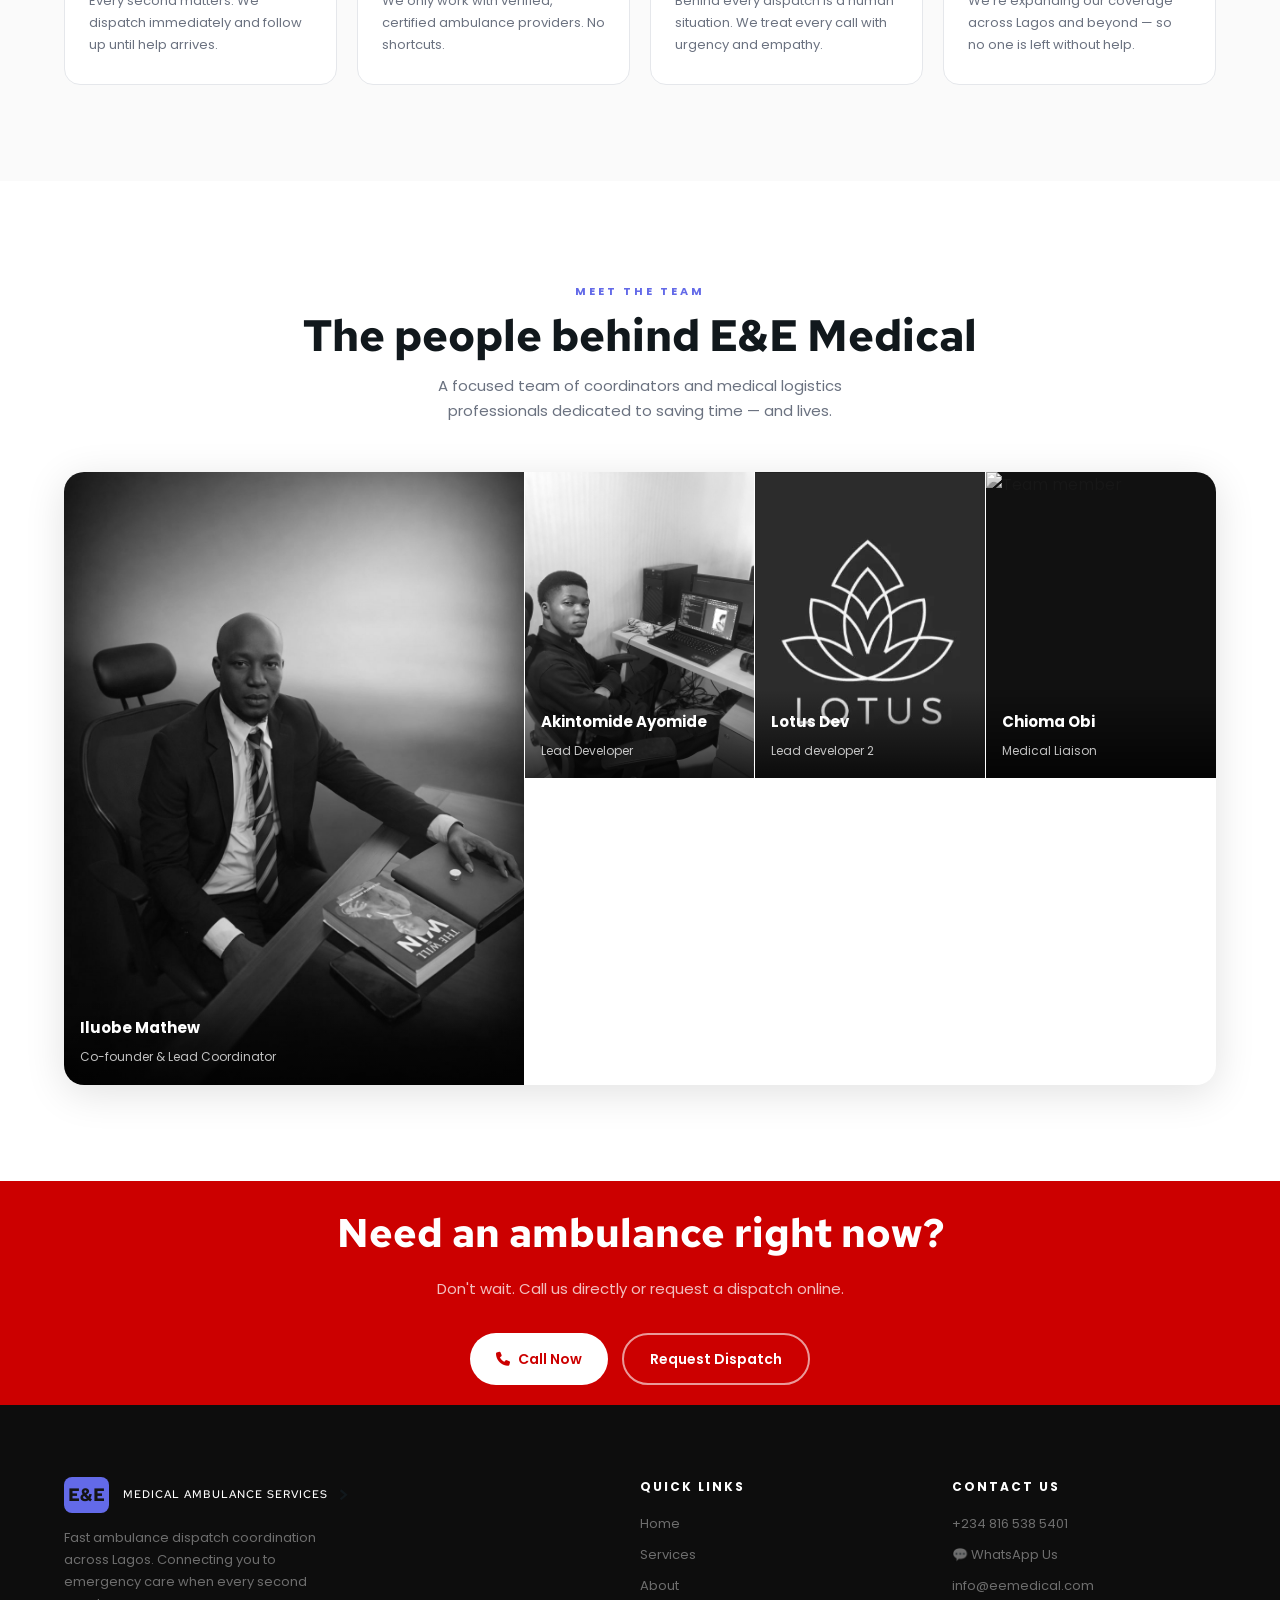
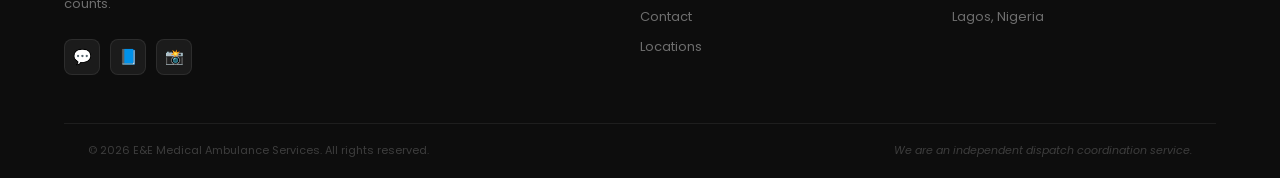
==== commit d248eebd: "fixed name in files" ====
--- a/about.html
+++ b/about.html
@@ -151,7 +151,7 @@
         <div class="team-member team-member--featured">
           <img src="images/E7968433-688F-4F7B-9DDC-AB9939E82657.jpg" alt="Team member" />
           <div class="team-member-info">
-            <h4>Emmanuel Adeyemi</h4>
+            <h4>Iluobe Mathew</h4>
             <span>Co-founder &amp; Lead Coordinator</span>
           </div>
         </div>
